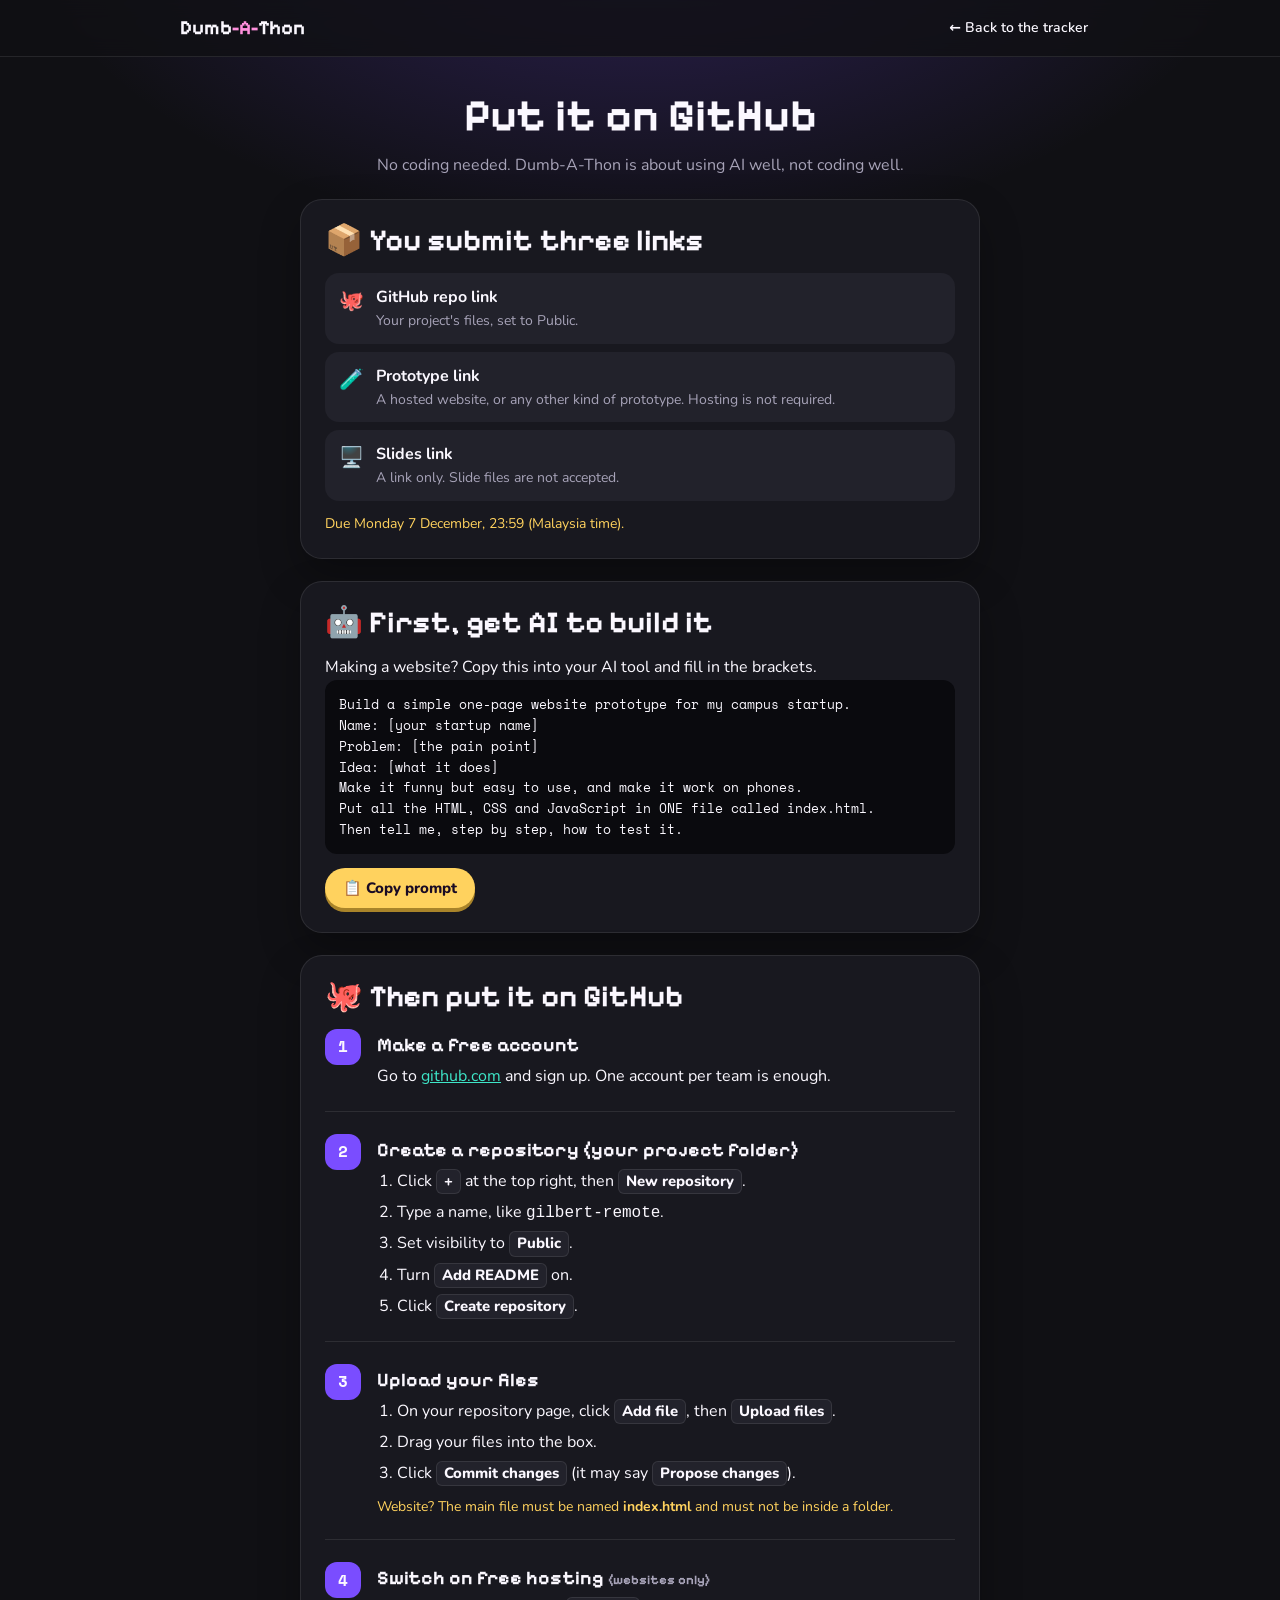
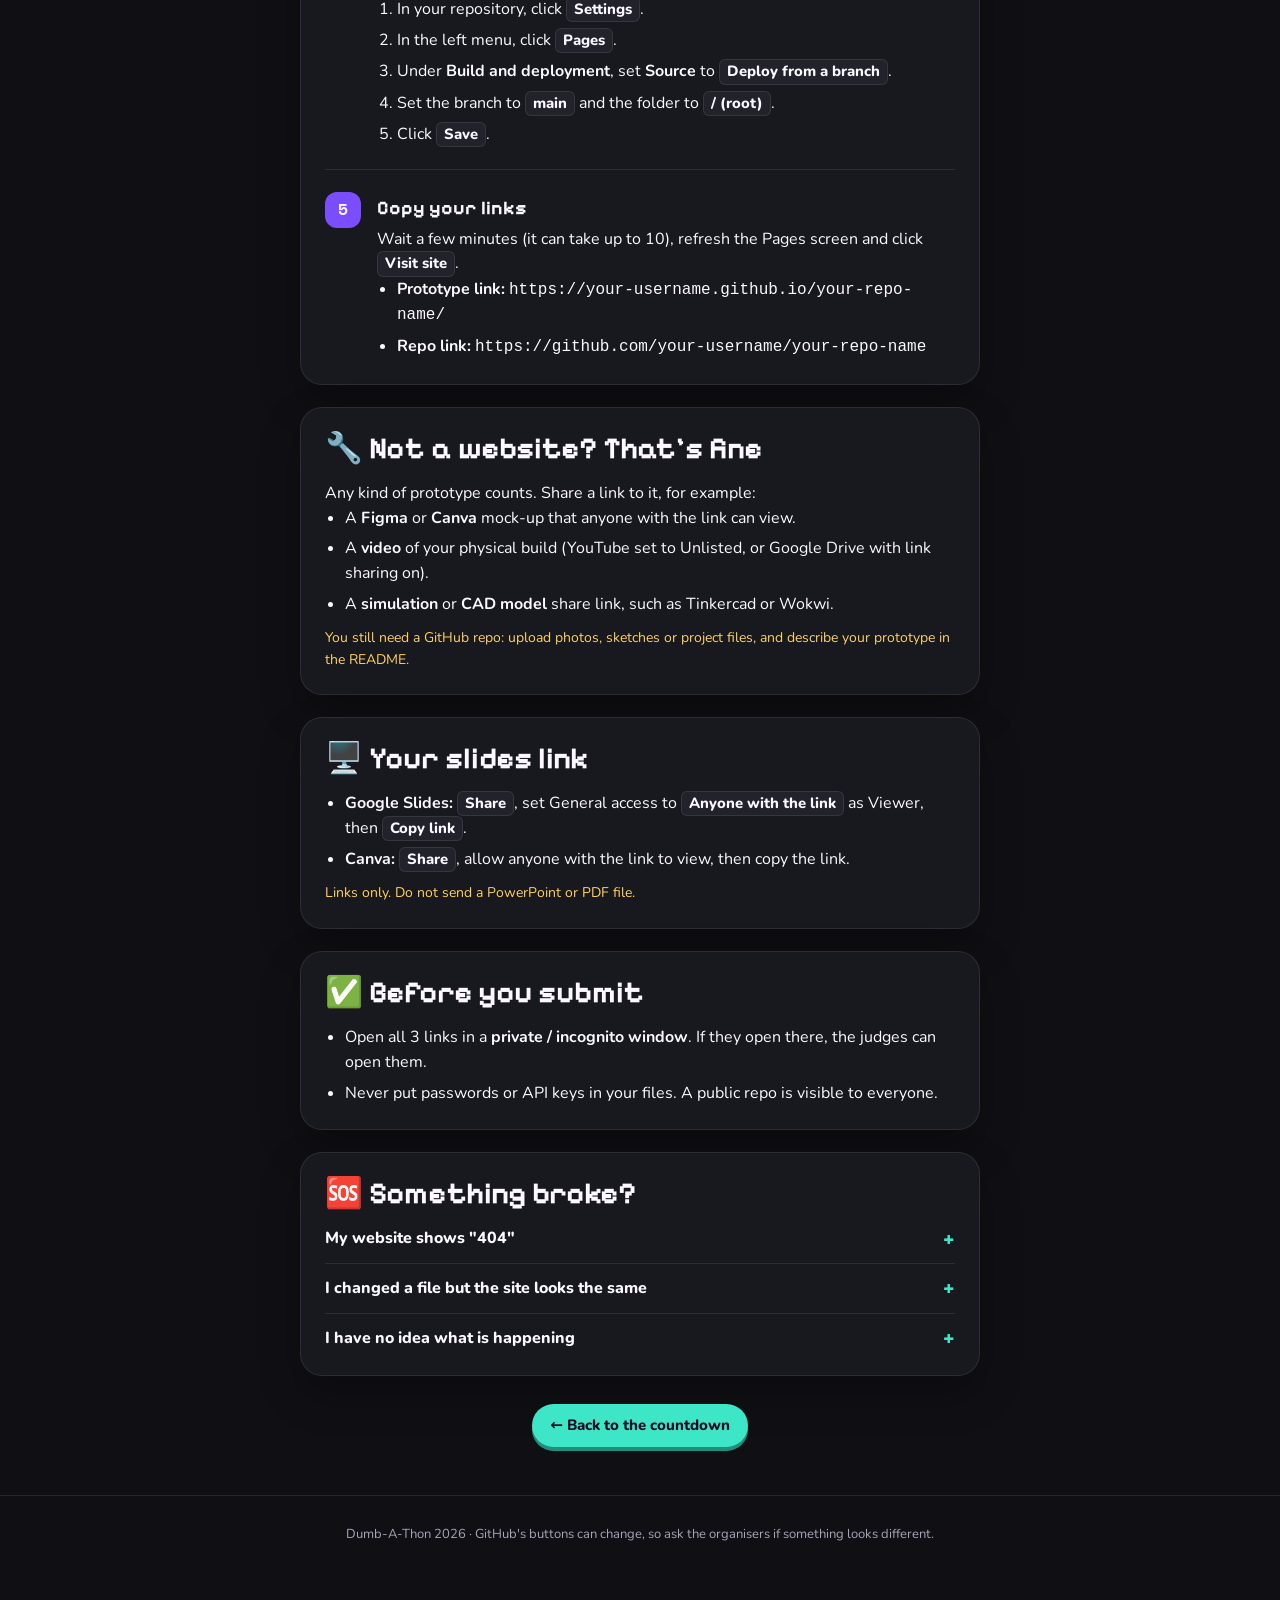
==== guide.html @ 0e7d34b5 "Redesign around a centred countdown, add GitHub guide and proposal example Any kind of prototype is " ====
<!doctype html>
<html lang="en">
<head>
<meta charset="utf-8">
<meta name="viewport" content="width=device-width, initial-scale=1">
<title>GitHub Guide | Dumb-A-Thon</title>
<meta name="description" content="No coding needed: how to put your Dumb-A-Thon project on GitHub, get a prototype link and share your slides.">
<meta name="theme-color" content="#101014">
<link rel="icon" href="data:image/svg+xml,%3Csvg xmlns='http://www.w3.org/2000/svg' viewBox='0 0 100 100'%3E%3Ctext y='.9em' font-size='90'%3E%F0%9F%AA%BF%3C/text%3E%3C/svg%3E">
<link rel="preconnect" href="https://fonts.googleapis.com">
<link rel="preconnect" href="https://fonts.gstatic.com" crossorigin>
<link href="https://fonts.googleapis.com/css2?family=Nunito:wght@400;600;800&family=Pixelify+Sans:wght@400..700&family=Space+Mono:wght@400;700&display=swap" rel="stylesheet">
<link rel="stylesheet" href="style.css">
</head>
<body class="guide">

<header class="topbar">
  <div class="bar-inner">
    <div class="brand-slot"><a class="brand" href="index.html">Dumb<b>-A-</b>Thon</a></div>
    <nav class="nav" aria-label="Back"><a href="index.html">← Back to the tracker</a></nav>
  </div>
</header>

<main class="wrap">
  <h1>Put it on GitHub</h1>
  <p class="lead">No coding needed. Dumb-A-Thon is about using AI well, not coding well.</p>

  <section class="card">
    <h2>📦 You submit three links</h2>
    <ul class="links">
      <li><i>🐙</i><div><b>GitHub repo link</b><span>Your project's files, set to Public.</span></div></li>
      <li><i>🧪</i><div><b>Prototype link</b><span>A hosted website, or any other kind of prototype. Hosting is not required.</span></div></li>
      <li><i>🖥️</i><div><b>Slides link</b><span>A link only. Slide files are not accepted.</span></div></li>
    </ul>
    <p class="note">Due Monday 7 December, 23:59 (Malaysia time).</p>
  </section>

  <section class="card">
    <h2>🤖 First, get AI to build it</h2>
    <p>Making a website? Copy this into your AI tool and fill in the brackets.</p>
    <pre class="prompt" id="prompt">Build a simple one-page website prototype for my campus startup.
Name: [your startup name]
Problem: [the pain point]
Idea: [what it does]
Make it funny but easy to use, and make it work on phones.
Put all the HTML, CSS and JavaScript in ONE file called index.html.
Then tell me, step by step, how to test it.</pre>
    <button class="btn" type="button" id="copy">📋 Copy prompt</button>
  </section>

  <section class="card">
    <h2>🐙 Then put it on GitHub</h2>

    <div class="step">
      <span class="n">1</span>
      <div>
        <h3>Make a free account</h3>
        <p>Go to <a href="https://github.com" target="_blank" rel="noopener">github.com</a> and sign up. One account per team is enough.</p>
      </div>
    </div>

    <div class="step">
      <span class="n">2</span>
      <div>
        <h3>Create a repository (your project folder)</h3>
        <ol>
          <li>Click <span class="ui">+</span> at the top right, then <span class="ui">New repository</span>.</li>
          <li>Type a name, like <code>gilbert-remote</code>.</li>
          <li>Set visibility to <span class="ui">Public</span>.</li>
          <li>Turn <span class="ui">Add README</span> on.</li>
          <li>Click <span class="ui">Create repository</span>.</li>
        </ol>
      </div>
    </div>

    <div class="step">
      <span class="n">3</span>
      <div>
        <h3>Upload your files</h3>
        <ol>
          <li>On your repository page, click <span class="ui">Add file</span>, then <span class="ui">Upload files</span>.</li>
          <li>Drag your files into the box.</li>
          <li>Click <span class="ui">Commit changes</span> (it may say <span class="ui">Propose changes</span>).</li>
        </ol>
        <p class="tip">Website? The main file must be named <b>index.html</b> and must not be inside a folder.</p>
      </div>
    </div>

    <div class="step">
      <span class="n">4</span>
      <div>
        <h3>Switch on free hosting <span class="muted small">(websites only)</span></h3>
        <ol>
          <li>In your repository, click <span class="ui">Settings</span>.</li>
          <li>In the left menu, click <span class="ui">Pages</span>.</li>
          <li>Under <b>Build and deployment</b>, set <b>Source</b> to <span class="ui">Deploy from a branch</span>.</li>
          <li>Set the branch to <span class="ui">main</span> and the folder to <span class="ui">/ (root)</span>.</li>
          <li>Click <span class="ui">Save</span>.</li>
        </ol>
      </div>
    </div>

    <div class="step">
      <span class="n">5</span>
      <div>
        <h3>Copy your links</h3>
        <p>Wait a few minutes (it can take up to 10), refresh the Pages screen and click <span class="ui">Visit site</span>.</p>
        <ul class="plain">
          <li><b>Prototype link:</b> <code>https://your-username.github.io/your-repo-name/</code></li>
          <li><b>Repo link:</b> <code>https://github.com/your-username/your-repo-name</code></li>
        </ul>
      </div>
    </div>
  </section>

  <section class="card">
    <h2>🔧 Not a website? That's fine</h2>
    <p>Any kind of prototype counts. Share a link to it, for example:</p>
    <ul class="plain">
      <li>A <b>Figma</b> or <b>Canva</b> mock-up that anyone with the link can view.</li>
      <li>A <b>video</b> of your physical build (YouTube set to Unlisted, or Google Drive with link sharing on).</li>
      <li>A <b>simulation</b> or <b>CAD model</b> share link, such as Tinkercad or Wokwi.</li>
    </ul>
    <p class="tip">You still need a GitHub repo: upload photos, sketches or project files, and describe your prototype in the README.</p>
  </section>

  <section class="card">
    <h2>🖥️ Your slides link</h2>
    <ul class="plain">
      <li><b>Google Slides:</b> <span class="ui">Share</span>, set General access to <span class="ui">Anyone with the link</span> as Viewer, then <span class="ui">Copy link</span>.</li>
      <li><b>Canva:</b> <span class="ui">Share</span>, allow anyone with the link to view, then copy the link.</li>
    </ul>
    <p class="tip">Links only. Do not send a PowerPoint or PDF file.</p>
  </section>

  <section class="card">
    <h2>✅ Before you submit</h2>
    <ul class="plain">
      <li>Open all 3 links in a <b>private / incognito window</b>. If they open there, the judges can open them.</li>
      <li>Never put passwords or API keys in your files. A public repo is visible to everyone.</li>
    </ul>
  </section>

  <section class="card">
    <h2>🆘 Something broke?</h2>
    <details>
      <summary>My website shows "404"</summary>
      <p>Check that the file is called index.html (all lowercase), is not inside a folder, and that Pages is saved with the main branch. Then wait 10 minutes.</p>
    </details>
    <details>
      <summary>I changed a file but the site looks the same</summary>
      <p>Upload the new file again, wait a few minutes, then hard-refresh with Ctrl+Shift+R (Cmd+Shift+R on a Mac).</p>
    </details>
    <details>
      <summary>I have no idea what is happening</summary>
      <p>Take a screenshot or copy the error message, paste it into your AI tool and ask it to explain the fix step by step.</p>
    </details>
  </section>

  <p class="center" style="margin-top:28px"><a class="btn alt" href="index.html">← Back to the countdown</a></p>
</main>

<footer class="footer">
  <div class="wrap"><p class="muted small">Dumb-A-Thon 2026 · GitHub's buttons can change, so ask the organisers if something looks different.</p></div>
</footer>

<script>
  document.getElementById('copy').addEventListener('click', async (e) => {
    const btn = e.currentTarget;
    const pre = document.getElementById('prompt');
    try {
      await navigator.clipboard.writeText(pre.textContent);
      btn.textContent = '✓ Copied';
    } catch {
      const range = document.createRange();
      range.selectNodeContents(pre);
      getSelection().removeAllRanges();
      getSelection().addRange(range);
      btn.textContent = 'Selected. Press Ctrl+C';
    }
    setTimeout(() => { btn.textContent = '📋 Copy prompt'; }, 2500);
  });
</script>
</body>
</html>
---- style.css ----
/* Dumb-A-Thon: minimal, centred layout. Shared by index.html and guide.html. */
:root {
  --bg: #101014;
  --card: #18181f;
  --card2: #22222b;
  --line: rgba(255, 255, 255, .09);
  --ink: #fbf8ff;
  --muted: #a7a3b8;
  --pink: #ff8fdc;
  --teal: #3ee6c8;
  --purple: #7a4dff;
  --yellow: #ffd25e;
  --red: #ff4d6d;
  --pix: 'Pixelify Sans', ui-monospace, monospace;
  --body: 'Nunito', system-ui, -apple-system, 'Segoe UI', sans-serif;
  /* numbers use a plain mono font: the pixel font made 8 look like 2 */
  --num: 'Space Mono', ui-monospace, Consolas, monospace;
  color-scheme: dark;
}

*, *::before, *::after { box-sizing: border-box; }
[hidden] { display: none !important; }
html { scroll-behavior: smooth; -webkit-text-size-adjust: 100%; scroll-padding-top: 72px; }
body {
  margin: 0;
  background: var(--bg) radial-gradient(900px 520px at 50% -120px, rgba(122, 77, 255, .3), transparent 70%) no-repeat;
  color: var(--ink);
  font-family: var(--body);
  font-size: 16px;
  line-height: 1.55;
  overflow-x: hidden;
}
img { max-width: 100%; display: block; }
a { color: var(--teal); }
h1, h2, h3 { font-family: var(--pix); line-height: 1.15; margin: 0; font-weight: 700; }
h2 { font-size: clamp(1.5rem, 5vw, 1.9rem); }
h3 { font-size: 1.2rem; }
p { margin: 0; }
.muted { color: var(--muted); }
.small { font-size: 13px; }
.wrap { max-width: 720px; margin-inline: auto; padding-inline: 20px; }
:focus-visible { outline: 3px solid var(--yellow); outline-offset: 3px; }

/* ---------- top bar ---------- */
.topbar {
  position: sticky; top: 0; z-index: 50;
  background: rgba(16, 16, 20, .82); backdrop-filter: blur(10px);
  border-bottom: 1px solid var(--line);
}
.bar-inner { max-width: 960px; margin-inline: auto; padding-inline: 20px; height: 56px; display: flex; align-items: center; gap: 12px; }
.brand-slot { position: relative; flex: 1; min-width: 0; height: 100%; overflow: hidden; }
.brand, .mini {
  position: absolute; left: 0; right: 0; top: 50%; text-decoration: none; color: var(--ink);
  white-space: nowrap; overflow: hidden; text-overflow: ellipsis;
  transition: transform .25s, opacity .25s;
}
.brand { transform: translateY(-50%); font-family: var(--pix); font-weight: 700; font-size: 20px; }
.brand b { color: var(--pink); }
.mini { transform: translateY(40%); opacity: 0; pointer-events: none; font-family: var(--num); font-weight: 700; font-size: 13px; color: var(--teal); font-variant-numeric: tabular-nums; }
.topbar.scrolled .brand { transform: translateY(-170%); opacity: 0; pointer-events: none; }
.topbar.scrolled .mini { transform: translateY(-50%); opacity: 1; pointer-events: auto; }
.nav { display: flex; gap: 4px; }
.nav a { color: var(--ink); text-decoration: none; font-size: 14px; font-weight: 600; padding: 6px 12px; border-radius: 99px; transition: background .2s; }
.nav a:hover { background: var(--card2); }

/* ---------- hero ---------- */
.hero { position: relative; text-align: center; padding-top: 30px; isolation: isolate; }
.logo { position: relative; display: inline-block; isolation: isolate; font-size: inherit; }
.logo img { width: min(240px, 62vw); height: auto; margin: 0 auto; border-radius: 14px; }
.wordmark { display: none; }
.logo.text .wordmark {
  display: inline-block; font-family: var(--pix); font-weight: 700; line-height: 1;
  font-size: clamp(2rem, 8vw, 2.9rem); color: #fff; text-shadow: 3px 3px 0 var(--purple); white-space: nowrap;
}
.logo.text::before {
  content: '✱'; position: absolute; left: -22px; top: -14px;
  color: var(--pink); font-size: 26px; line-height: 1; animation: spin 10s linear infinite;
}
.wordmark em { font-style: normal; color: var(--pink); }
.wordmark .a { position: relative; display: inline-block; }
.wordmark .a::before {
  content: ''; position: absolute; left: 50%; top: 50%; z-index: -1;
  width: 62px; height: 62px; margin: -31px 0 0 -31px; border-radius: 50%;
  border: 5px dotted var(--teal); opacity: .75; animation: spin 18s linear infinite;
}
@keyframes spin { to { transform: rotate(360deg); } }
.tagline { margin-top: 14px; font-size: 17px; }
.tagline b { color: var(--pink); }
.facts { font-size: 13px; color: var(--muted); margin-top: 2px; }

/* drifting pixel bits behind the hero */
.bits { position: absolute; inset: 0 calc(50% - 50vw); z-index: -1; pointer-events: none; overflow: hidden; }
.bits i { position: absolute; width: 10px; height: 10px; opacity: .45; animation: drift 9s ease-in-out infinite; }
.bits i:nth-child(1) { left: 9%; top: 12%; background: var(--pink); }
.bits i:nth-child(2) { left: 88%; top: 9%; background: var(--teal); width: 14px; height: 14px; animation-delay: -2s; }
.bits i:nth-child(3) { left: 16%; top: 52%; background: var(--purple); width: 16px; height: 16px; animation-delay: -4s; }
.bits i:nth-child(4) { left: 82%; top: 44%; background: var(--yellow); animation-delay: -6s; }
.bits i:nth-child(5) { left: 5%; top: 80%; background: var(--teal); animation-delay: -3s; }
.bits i:nth-child(6) { left: 93%; top: 72%; background: var(--pink); width: 8px; height: 8px; animation-delay: -5s; }
@keyframes drift { 50% { transform: translateY(-22px) rotate(90deg); } }

/* ---------- countdown: the centre of the page ---------- */
.countdown { position: relative; margin-top: 30px; }
.mascot {
  position: absolute; right: 0; top: -14px; width: 68px; height: auto;
  background: #fff; border-radius: 16px; padding: 3px; box-shadow: 0 4px 0 var(--pink);
  transform: rotate(8deg); animation: bob 3.2s ease-in-out infinite;
}
@keyframes bob { 50% { transform: rotate(-4deg) translateY(-8px); } }
.pill {
  display: inline-flex; align-items: center; gap: 8px; max-width: calc(100% - 150px);
  background: var(--card); border: 1px solid var(--line); border-radius: 99px;
  padding: 5px 14px; font-size: 13px; font-weight: 800;
}
.pill i { flex: none; width: 9px; height: 9px; border-radius: 50%; background: var(--yellow); }
.hero[data-mode=live] .pill i { background: var(--teal); animation: ping 1.6s infinite; }
.hero[data-mode=post] .pill i { background: var(--pink); }
@keyframes ping { 0% { box-shadow: 0 0 0 0 rgba(62, 230, 200, .7); } 100% { box-shadow: 0 0 0 9px rgba(62, 230, 200, 0); } }
.count-label { margin-top: 16px; font-size: clamp(1.6rem, 6vw, 2.3rem); }
.timer { display: grid; grid-template-columns: repeat(4, minmax(0, 1fr)); gap: clamp(6px, 2vw, 14px); margin: 18px 0 14px; }
.unit {
  background: linear-gradient(180deg, #24242f, #17171e);
  border: 1px solid var(--line); border-radius: 18px; overflow: hidden;
  padding: clamp(14px, 3.5vw, 24px) 2px 12px;
  box-shadow: 0 14px 32px rgba(0, 0, 0, .38), inset 0 1px 0 rgba(255, 255, 255, .07);
}
.unit b {
  display: block; font-family: var(--num); font-weight: 700; line-height: 1;
  font-size: clamp(2.2rem, 11vw, 4.6rem); letter-spacing: -.05em; font-variant-numeric: tabular-nums;
}
.unit b.roll { animation: roll .35s ease-out; }
@keyframes roll { from { transform: translateY(-38%); opacity: 0; } }
.unit span { display: block; margin-top: 8px; font-size: 12px; font-weight: 800; text-transform: uppercase; letter-spacing: .14em; color: var(--teal); }
.when { color: var(--muted); font-size: 14px; }
.when b { color: var(--ink); }
.stagebar { height: 6px; background: var(--card2); border-radius: 99px; overflow: hidden; max-width: 360px; margin: 12px auto 0; }
.stagebar i { display: block; height: 100%; width: 0; background: linear-gradient(90deg, var(--teal), var(--pink)); transition: width .6s; }
.quip { margin-top: 10px; font-size: 14px; color: var(--pink); min-height: 1.6em; }

.hero.warn .unit b { color: var(--yellow); }
.hero.panic .unit { border-color: var(--red); }
.hero.panic .unit b, .hero.panic .quip { color: var(--red); }
.hero.panic .unit span { color: var(--red); }
.hero.panic .timer { animation: shake .35s infinite; }
@keyframes shake { 0%, 100% { transform: translate(0, 0); } 25% { transform: translate(-2px, 1px); } 50% { transform: translate(2px, -1px); } 75% { transform: translate(-1px, -2px); } }

/* ---------- 5-dot stepper ---------- */
.steps { list-style: none; display: grid; grid-template-columns: repeat(5, minmax(0, 1fr)); margin: 26px 0 0; padding: 0; }
.steps li { position: relative; font-size: 12.5px; font-weight: 800; color: var(--muted); }
.steps li::before { content: ''; position: absolute; top: 6px; left: -50%; width: 100%; height: 2px; background: var(--card2); }
.steps li:first-child::before { display: none; }
.steps i { position: relative; z-index: 1; display: block; width: 14px; height: 14px; margin: 0 auto 6px; border-radius: 50%; background: var(--card2); border: 2px solid #55526b; }
.steps li.done i { background: var(--pink); border-color: var(--pink); }
.steps li.done::before, .steps li.live::before { background: var(--pink); }
.steps li.live { color: var(--ink); }
.steps li.live i { background: var(--teal); border-color: var(--teal); animation: ping 1.6s infinite; }

/* ---------- cards ---------- */
.card { background: var(--card); border: 1px solid var(--line); border-radius: 22px; padding: 24px; box-shadow: 0 18px 40px rgba(0, 0, 0, .28); }
main > .card, #todo { margin-top: 22px; }
.eyebrow { font-size: 12px; font-weight: 800; text-transform: uppercase; letter-spacing: .13em; color: var(--teal); }

/* topic */
.topic { position: relative; text-align: center; animation: rise .6s ease both; }
.topic.locked { border: 2px dashed rgba(255, 143, 220, .5); }
.topic.open { border: 2px solid var(--teal); background: linear-gradient(180deg, rgba(62, 230, 200, .14), var(--card)); }
.topic .sticker {
  position: absolute; right: -8px; top: -22px; width: 62px; height: auto;
  background: #fff; border-radius: 14px; padding: 3px; box-shadow: 0 4px 0 var(--teal); transform: rotate(10deg);
}
/* the topic uses the body font: it may be long or contain numbers */
.topic-text { font-family: var(--body); font-weight: 800; font-size: clamp(1.6rem, 6vw, 2.3rem); line-height: 1.25; margin: 8px 0; overflow-wrap: anywhere; }
.topic.locked .topic-text { font-family: var(--num); font-size: clamp(1.25rem, 5.4vw, 2.1rem); color: var(--pink); filter: blur(1.4px); white-space: nowrap; overflow: hidden; user-select: none; }
.topic.open .topic-text { animation: reveal .8s cubic-bezier(.2, 1.4, .4, 1) both; }
@keyframes reveal { from { transform: scale(.6); opacity: 0; filter: blur(8px); } }
@keyframes rise { from { transform: translateY(14px); opacity: 0; } }

/* to-do card */
#todo .card { animation: rise .5s ease both; }
.card-head { display: flex; justify-content: space-between; align-items: flex-start; flex-wrap: wrap; gap: 14px; }
.progress { min-width: 130px; text-align: right; }
.progress b { font-size: 13px; }
.meter { height: 7px; margin-top: 6px; background: var(--card2); border-radius: 99px; overflow: hidden; }
.meter i { display: block; height: 100%; width: 0; background: linear-gradient(90deg, var(--teal), var(--pink)); transition: width .4s; }
.tasks { list-style: none; margin: 18px 0 0; padding: 0; display: grid; gap: 8px; }
.tasks label { display: flex; gap: 12px; align-items: flex-start; padding: 12px 14px; border-radius: 14px; background: var(--card2); cursor: pointer; transition: transform .15s; }
.tasks label:hover { transform: translateX(3px); }
.tasks input {
  appearance: none; -webkit-appearance: none; flex: none; width: 22px; height: 22px; margin: 1px 0 0;
  border: 2px solid #706c8a; border-radius: 50%; display: grid; place-content: center; cursor: pointer;
}
.tasks input:checked { background: var(--teal); border-color: var(--teal); animation: pop .3s ease; }
.tasks input:checked::after { content: '✓'; color: #06231d; font-weight: 800; font-size: 14px; line-height: 1; }
.tasks input:checked + span { color: var(--muted); text-decoration: line-through; }
@keyframes pop { 50% { transform: scale(1.35); } }
.upnext { margin-top: 18px; font-size: 14px; color: var(--muted); text-align: center; }
.upnext b { color: var(--yellow); }

/* blocks under the to-do list */
.box { margin-top: 14px; border: 1px solid var(--line); border-radius: 16px; padding: 18px; background: rgba(255, 255, 255, .02); }
.box h3 { margin-bottom: 12px; }
.note { margin-top: 12px; font-size: 14px; color: var(--yellow); }
.actions { display: flex; flex-wrap: wrap; gap: 12px; margin-top: 16px; }
.reveal { margin-top: 12px; }
summary { cursor: pointer; font-weight: 800; list-style: none; display: flex; justify-content: space-between; align-items: center; gap: 12px; }
summary::-webkit-details-marker { display: none; }
summary::after { content: '+'; font-family: var(--num); font-size: 22px; line-height: 1; color: var(--teal); transition: transform .2s; }
details[open] > summary::after { transform: rotate(45deg); }

.format { list-style: none; counter-reset: f; margin: 0; padding: 0; display: grid; gap: 8px; }
.format li { counter-increment: f; display: grid; grid-template-columns: 26px 1fr; column-gap: 10px; align-items: center; }
.format li::before { content: counter(f); grid-row: span 2; align-self: start; width: 24px; height: 24px; display: grid; place-items: center; border-radius: 8px; background: var(--purple); font-family: var(--num); font-weight: 700; font-size: 12px; }
.format li span { grid-column: 2; font-size: 14px; color: var(--muted); }

.links { list-style: none; margin: 0; padding: 0; display: grid; gap: 8px; }
.links li { display: flex; gap: 12px; padding: 12px 14px; border-radius: 14px; background: var(--card2); }
.links i { font-style: normal; font-size: 20px; }
.links b { display: block; }
.links span { display: block; font-size: 14px; color: var(--muted); }

.crit { display: grid; gap: 14px; margin-top: 14px; }
.crit-top { display: flex; justify-content: space-between; gap: 12px; font-size: 15px; }
.crit-top span { font-family: var(--num); font-weight: 700; color: var(--pink); }
.crit-bar { height: 7px; margin: 4px 0; border-radius: 99px; background: var(--card2); overflow: hidden; }
.crit-bar i { display: block; height: 100%; width: var(--w); background: linear-gradient(90deg, var(--pink), var(--purple)); animation: grow 1s ease; }
@keyframes grow { from { width: 0; } }

.itin { list-style: none; margin: 0; padding: 0; display: grid; gap: 4px; }
.itin li { display: grid; grid-template-columns: 116px 1fr; gap: 12px; padding: 9px 12px; border-radius: 12px; font-size: 15px; }
.itin time { font-family: var(--num); font-size: 13px; color: var(--yellow); font-variant-numeric: tabular-nums; }
.itin li.now { background: rgba(255, 143, 220, .16); outline: 2px solid var(--pink); }
.itin li.past { opacity: .45; }

.goose { display: block; width: 100%; max-width: 330px; margin: 18px auto 0; padding: 0; border: 0; border-radius: 16px; overflow: hidden; position: relative; background: #000; cursor: pointer; font: inherit; }
.goose img { width: 100%; aspect-ratio: 411 / 300; object-fit: cover; object-position: top; transition: transform .15s; }
.goose:active img { transform: scale(1.07) rotate(-2deg); }
.goose span { position: absolute; left: 10px; bottom: 10px; background: var(--pink); color: #1a0b24; font-weight: 800; font-size: 13px; padding: 2px 10px; border-radius: 99px; }

/* timetable */
.tt { list-style: none; margin: 18px 0 14px; padding: 0; }
.tt li { position: relative; display: grid; grid-template-columns: 18px 100px 1fr; gap: 14px; padding-bottom: 18px; }
.tt li::before { content: ''; position: absolute; left: 8px; top: 22px; bottom: 2px; width: 2px; background: var(--card2); }
.tt li:last-child { padding-bottom: 0; }
.tt li:last-child::before { display: none; }
.tt i { width: 18px; height: 18px; margin-top: 3px; border-radius: 50%; border: 2px solid #55526b; background: var(--card); }
.tt li.past i { background: var(--pink); border-color: var(--pink); }
.tt li.next i { background: var(--teal); border-color: var(--teal); animation: ping 1.6s infinite; }
.tt time { font-family: var(--num); font-weight: 700; font-size: 13px; line-height: 1.7; }
.tt time small { display: block; font-size: 12px; font-weight: 400; color: var(--muted); }
.tt em { display: block; font-style: normal; font-size: 11px; font-weight: 800; letter-spacing: .12em; color: var(--teal); }
.tt li.past time, .tt li.past p { opacity: .5; }

/* prizes */
.prizes { text-align: center; }
.podium { display: grid; grid-template-columns: repeat(3, 1fr); gap: 10px; align-items: end; height: 150px; max-width: 440px; margin: 18px auto 16px; }
.pod { display: flex; flex-direction: column; align-items: center; padding-top: 12px; border-radius: 14px 14px 4px 4px; color: #1a0b24; transform-origin: bottom; }
.pod span { font-weight: 800; font-size: 12px; text-transform: uppercase; letter-spacing: .1em; }
.pod b { font-family: var(--num); font-size: clamp(1rem, 4.5vw, 1.35rem); }
.pod:hover { animation: hop .45s ease; }
@keyframes hop { 40% { transform: scaleY(1.07); } }
.p1 { height: 100%; background: var(--yellow); }
.p2 { height: 80%; background: var(--teal); }
.p3 { height: 64%; background: var(--pink); }

/* ---------- buttons ---------- */
.btn {
  display: inline-flex; align-items: center; gap: 8px; text-decoration: none; cursor: pointer;
  font-family: var(--body); font-weight: 800; font-size: 15px; color: #1a0b24;
  background: var(--yellow); border: 0; border-radius: 99px; padding: 10px 18px;
  box-shadow: 0 4px 0 #a9842a; transition: transform .1s, box-shadow .1s;
}
.btn:hover { transform: translateY(-1px); box-shadow: 0 5px 0 #a9842a; }
.btn:active { transform: translateY(3px); box-shadow: 0 1px 0 #a9842a; }
.btn.alt { background: var(--teal); box-shadow: 0 4px 0 #1f8f7c; }

/* ---------- footer ---------- */
.footer { margin-top: 48px; padding: 28px 0 80px; border-top: 1px solid var(--line); text-align: center; }
.footer .wrap { display: grid; gap: 16px; justify-items: center; }
.partners { width: 100%; aspect-ratio: 836 / 92; background: url(assets/logo-banner.png) 50% 2% / 100% auto no-repeat; border-radius: 12px; }

.honk-pop { position: fixed; z-index: 160; pointer-events: none; font-family: var(--pix); font-weight: 700; font-size: 28px; color: var(--yellow); text-shadow: 2px 2px 0 #000, -1px -1px 0 #000; animation: honk .9s ease-out forwards; }
@keyframes honk { from { opacity: 1; transform: translate(-50%, 0) rotate(-6deg) scale(.8); } to { opacity: 0; transform: translate(-50%, -80px) rotate(8deg) scale(1.4); } }

/* ---------- confetti ---------- */
.confetti { position: absolute; inset: 0; pointer-events: none; }
.confetti.fixed { position: fixed; z-index: 150; overflow: hidden; }
.confetti i { position: absolute; top: -24px; animation: fall linear forwards; }
@keyframes fall { to { transform: translateY(115vh) rotate(720deg); } }

/* ---------- 10-second topic drop ---------- */
.drop {
  position: fixed; inset: 0; z-index: 200; display: grid; place-items: center; text-align: center; cursor: pointer; overflow: hidden;
  background:
    repeating-linear-gradient(0deg, rgba(255, 255, 255, .04) 0 2px, transparent 2px 5px),
    radial-gradient(circle at 50% 45%, #2b1460 0%, #0b0b12 72%);
}
.drop-label { font-family: var(--pix); font-weight: 700; font-size: clamp(1.3rem, 4.5vw, 2.4rem); letter-spacing: .22em; color: var(--pink); }
.drop-num { font-family: var(--num); font-weight: 700; line-height: 1; font-size: clamp(9rem, 38vw, 24rem); text-shadow: 7px 0 var(--pink), -7px 0 var(--teal); }
.drop-num.pop { animation: dpop .9s cubic-bezier(.2, 1.4, .4, 1); }
@keyframes dpop {
  0% { transform: scale(1.9) rotate(-5deg); opacity: 0; filter: blur(10px); }
  30% { opacity: 1; filter: none; }
  100% { transform: scale(1) rotate(0); }
}
.drop-quip { margin-top: 10px; font-size: clamp(14px, 2.6vw, 22px); color: var(--yellow); min-height: 1.6em; }
.drop-skip { position: absolute; bottom: 18px; left: 0; right: 0; font-size: 12px; color: var(--muted); }
.drop.final .drop-num { color: var(--red); text-shadow: 7px 0 var(--yellow), -7px 0 var(--pink); }
.drop.final .drop-inner { animation: dshake .16s infinite; }
@keyframes dshake { 0%, 100% { transform: translate(0, 0); } 25% { transform: translate(-5px, 3px); } 50% { transform: translate(5px, -3px); } 75% { transform: translate(-3px, -5px); } }
.drop[data-mode=burst] .drop-num { font-family: var(--pix); font-size: clamp(2.6rem, 11vw, 7rem); color: var(--yellow); text-shadow: 6px 6px 0 var(--purple), -3px -3px 0 var(--pink); }

/* ---------- dev panel + simulated-time banner ---------- */
.dev {
  position: fixed; right: 12px; bottom: 12px; z-index: 90; width: min(272px, calc(100vw - 24px));
  background: #0e0e12; border: 3px solid var(--yellow); border-radius: 10px; box-shadow: 0 10px 30px rgba(0, 0, 0, .5); font-size: 12px;
}
.dev-bar { display: flex; align-items: center; gap: 8px; background: var(--yellow); color: #1a0b24; padding: 4px 8px; font-family: var(--pix); font-weight: 700; }
.dev-bar #devMode { flex: 1; font-family: var(--num); font-weight: 400; font-size: 10.5px; }
.dev-bar button { background: none; border: 0; font-size: 15px; cursor: pointer; color: #1a0b24; line-height: 1; }
.dev-body { padding: 8px; display: grid; gap: 6px; }
.dev-now { font-family: var(--num); font-weight: 700; font-size: 12px; color: var(--teal); text-align: center; background: #000; border-radius: 6px; padding: 6px 4px; }
.dev-row { display: flex; gap: 6px; }
.dev-row > * { flex: 1; min-width: 0; }
.dev input, .dev select { width: 100%; background: var(--card); color: var(--ink); border: 1px solid #55526b; border-radius: 6px; padding: 5px; font: inherit; font-size: 12px; color-scheme: dark; }
.dbtn { background: var(--card2); color: var(--ink); border: 1px solid #55526b; border-radius: 6px; padding: 5px 8px; font: inherit; font-size: 12px; cursor: pointer; }
.dbtn:hover { background: var(--purple); }
.dbtn.go { flex: 0 0 auto; background: var(--teal); color: #06231d; font-weight: 800; }
.dbtn.reset { background: var(--pink); color: #1a0b24; font-weight: 800; }
.sim-banner {
  position: fixed; left: 50%; transform: translateX(-50%); bottom: 12px; z-index: 80;
  display: flex; gap: 8px; align-items: center; justify-content: center; flex-wrap: wrap;
  width: max-content; max-width: calc(100vw - 20px);
  background: var(--yellow); color: #1a0b24; border-radius: 14px; padding: 7px 12px; font-size: 12px; box-shadow: 0 8px 24px rgba(0, 0, 0, .45);
}
.sim-banner .dbtn { background: #fff; color: #1a0b24; border: 0; padding: 3px 10px; }

/* ---------- guide page ---------- */
.guide main > h1 { margin-top: 34px; font-size: clamp(2rem, 8vw, 2.8rem); text-align: center; }
.guide .lead { margin-top: 10px; text-align: center; color: var(--muted); }
.guide .card h2 { margin-bottom: 14px; }
.step { display: grid; grid-template-columns: 38px 1fr; gap: 14px; }
.step + .step { margin-top: 22px; padding-top: 22px; border-top: 1px solid var(--line); }
.step > .n { width: 36px; height: 36px; display: grid; place-items: center; border-radius: 12px; background: var(--purple); font-family: var(--num); font-weight: 700; }
.step h3 { margin: 5px 0 8px; }
.step ol, .guide ul.plain { margin: 0; padding-left: 20px; display: grid; gap: 6px; }
.ui { display: inline-block; background: var(--card2); border: 1px solid var(--line); border-radius: 6px; padding: 0 7px; font-weight: 800; font-size: .93em; }
.guide .tip { margin-top: 10px; font-size: 14px; color: var(--yellow); }
.prompt { white-space: pre-wrap; overflow-wrap: anywhere; margin: 0 0 14px; padding: 14px; border-radius: 12px; background: #0a0a0e; font-family: var(--num); font-size: 13px; line-height: 1.6; }
.guide details + details { margin-top: 12px; padding-top: 12px; border-top: 1px solid var(--line); }
.guide details p { margin-top: 8px; color: var(--muted); }
.center { text-align: center; }

/* ---------- small screens ---------- */
@media (max-width: 600px) {
  body { font-size: 15px; }
  .wrap { padding-inline: 14px; }
  .bar-inner { padding-inline: 14px; gap: 6px; }
  .brand { font-size: 17px; }
  .mini { font-size: 11.5px; }
  .nav { gap: 0; }
  .nav a { font-size: 12.5px; padding: 5px 7px; }
  .card { padding: 20px 16px; border-radius: 18px; }
  .box { padding: 14px; }
  .mascot { display: none; }
  .pill { max-width: 100%; font-size: 12px; }
  .unit { border-radius: 14px; }
  .unit span { font-size: 11px; letter-spacing: .08em; }
  .steps li { font-size: 11px; }
  .progress { width: 100%; text-align: left; }
  .itin li { grid-template-columns: 1fr; gap: 0; }
  .tt li { grid-template-columns: 18px 78px 1fr; gap: 10px; }
  .tt time { font-size: 12px; }
  .step { grid-template-columns: 1fr; gap: 8px; }
  .dev { right: 8px; bottom: 8px; }
}

@media (prefers-reduced-motion: reduce) {
  *, *::before, *::after { animation: none !important; transition: none !important; scroll-behavior: auto !important; }
}
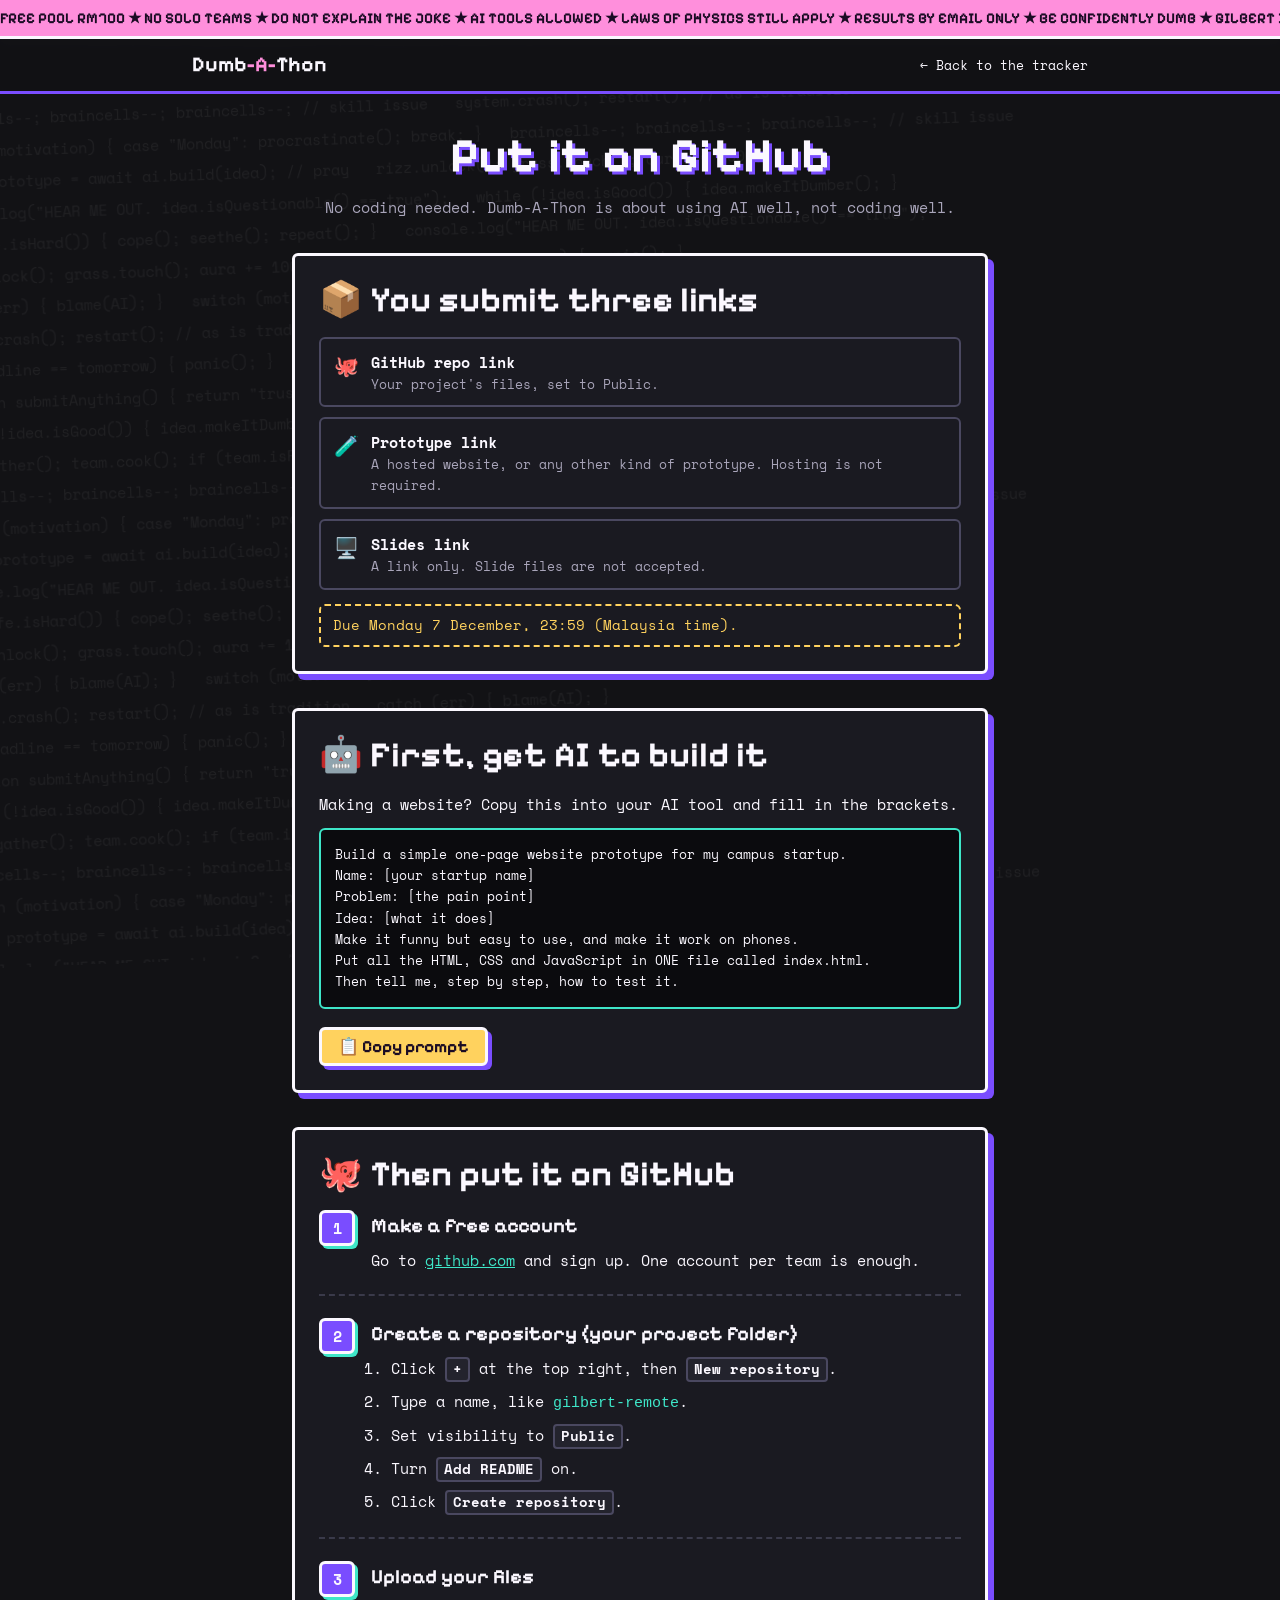
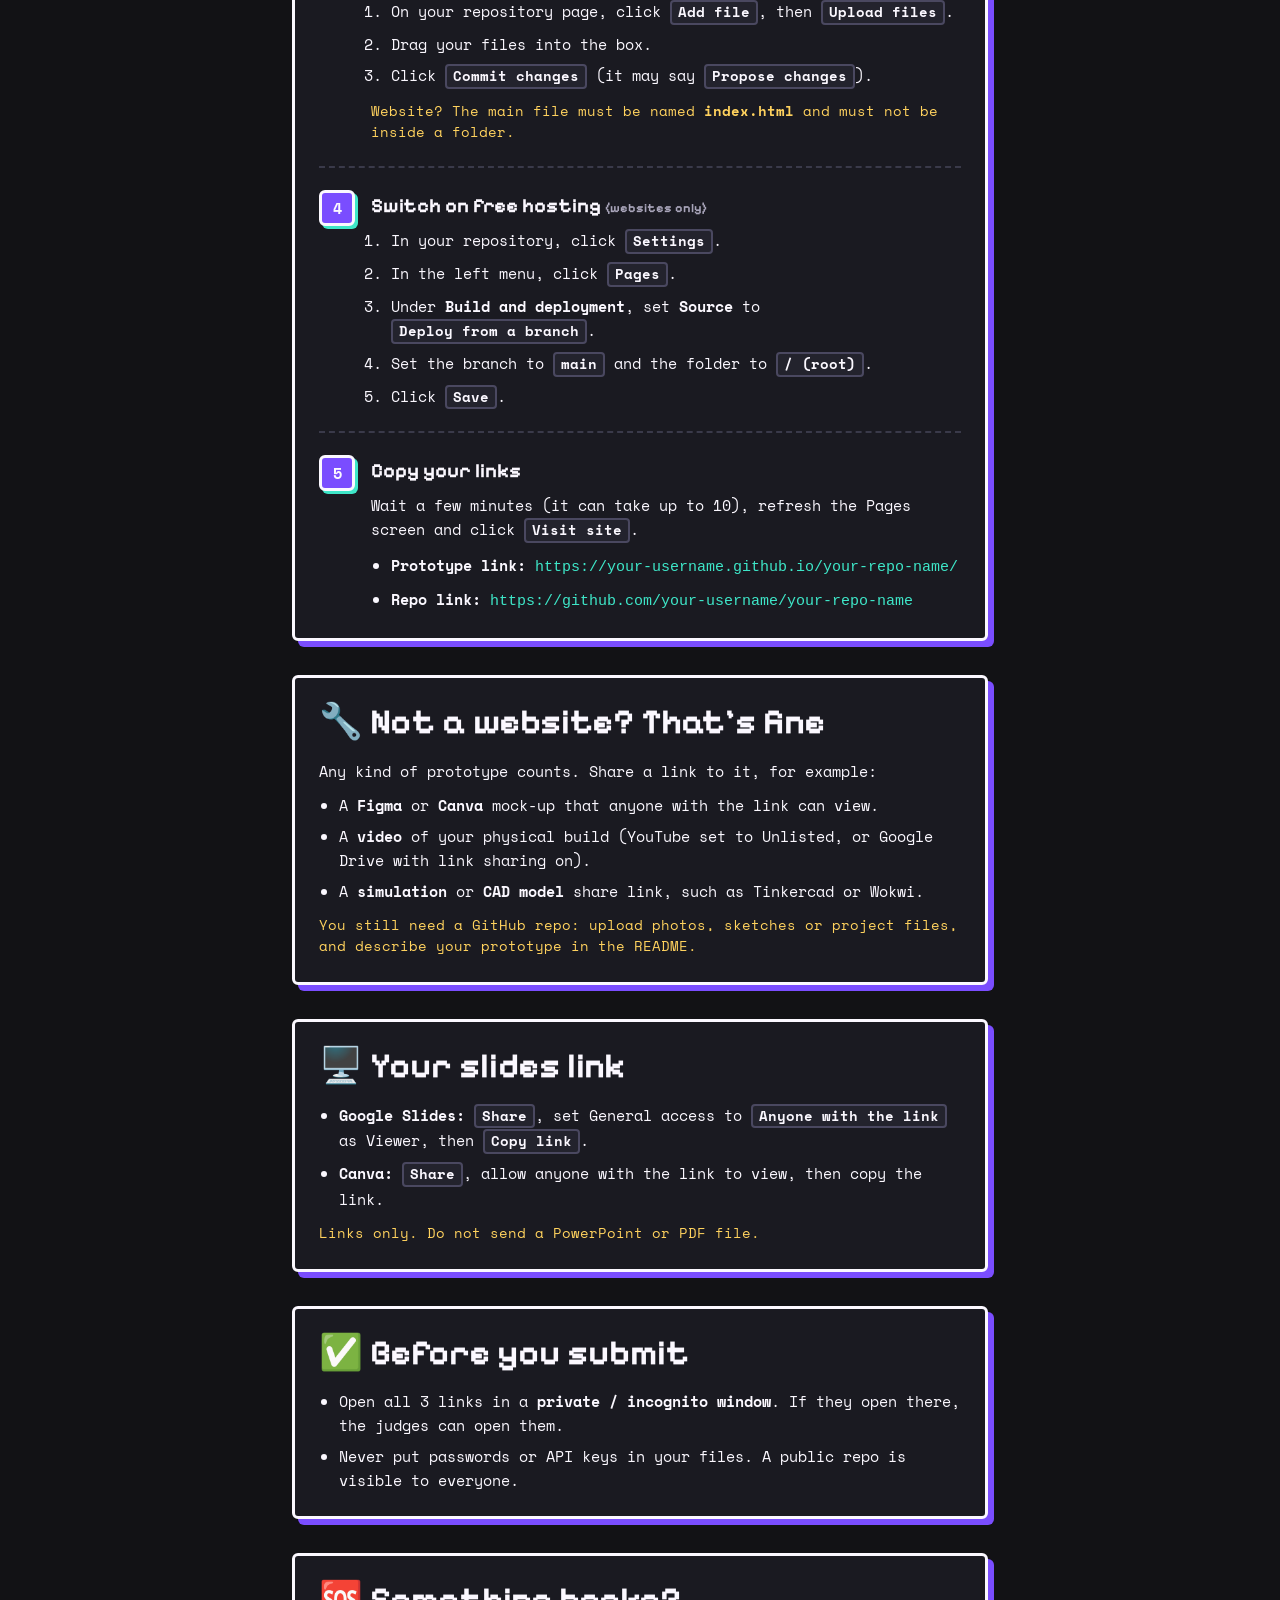
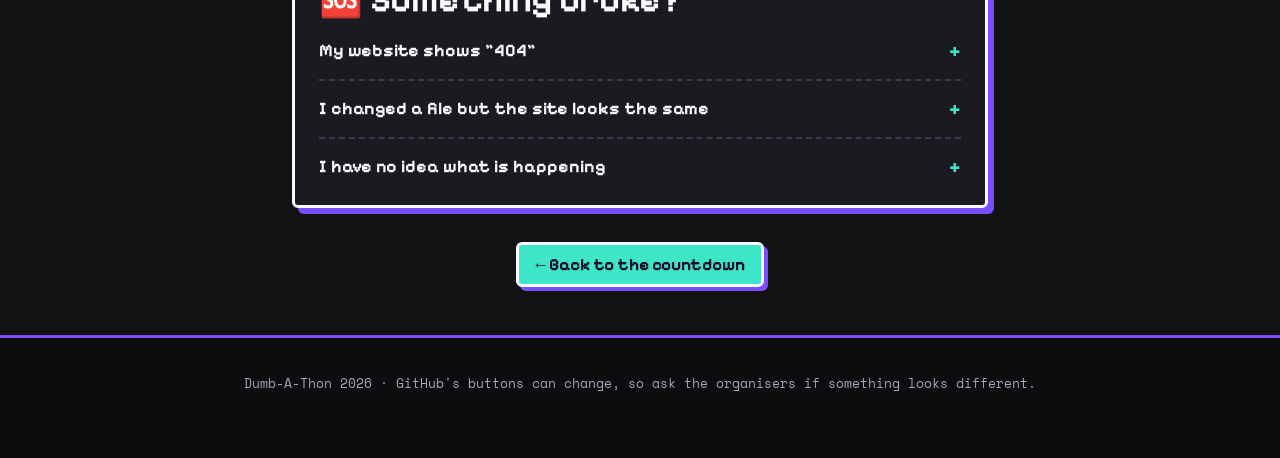
==== commit 1234bdac: "Restore the poster look around the centred countdown, add clean logo Co-Authored-By: Claude Sonnet 5" ====
--- a/guide.html
+++ b/guide.html
@@ -5,14 +5,17 @@
 <meta name="viewport" content="width=device-width, initial-scale=1">
 <title>GitHub Guide | Dumb-A-Thon</title>
 <meta name="description" content="No coding needed: how to put your Dumb-A-Thon project on GitHub, get a prototype link and share your slides.">
-<meta name="theme-color" content="#101014">
+<meta name="theme-color" content="#121215">
 <link rel="icon" href="data:image/svg+xml,%3Csvg xmlns='http://www.w3.org/2000/svg' viewBox='0 0 100 100'%3E%3Ctext y='.9em' font-size='90'%3E%F0%9F%AA%BF%3C/text%3E%3C/svg%3E">
 <link rel="preconnect" href="https://fonts.googleapis.com">
 <link rel="preconnect" href="https://fonts.gstatic.com" crossorigin>
-<link href="https://fonts.googleapis.com/css2?family=Nunito:wght@400;600;800&family=Pixelify+Sans:wght@400..700&family=Space+Mono:wght@400;700&display=swap" rel="stylesheet">
+<link href="https://fonts.googleapis.com/css2?family=Pixelify+Sans:wght@400..700&family=Space+Mono:wght@400;700&display=swap" rel="stylesheet">
 <link rel="stylesheet" href="style.css">
 </head>
 <body class="guide">
+
+<div class="code-bg" id="codeBg" aria-hidden="true"></div>
+<div class="ticker" aria-hidden="true"><div class="ticker-track" id="tickerTrack"></div></div>
 
 <header class="topbar">
   <div class="bar-inner">
@@ -157,13 +160,14 @@
     </details>
   </section>
 
-  <p class="center" style="margin-top:28px"><a class="btn alt" href="index.html">← Back to the countdown</a></p>
+  <p class="center"><a class="btn alt" href="index.html">← Back to the countdown</a></p>
 </main>
 
 <footer class="footer">
   <div class="wrap"><p class="muted small">Dumb-A-Thon 2026 · GitHub's buttons can change, so ask the organisers if something looks different.</p></div>
 </footer>
 
+<script src="decor.js"></script>
 <script>
   document.getElementById('copy').addEventListener('click', async (e) => {
     const btn = e.currentTarget;
--- a/style.css
+++ b/style.css
@@ -1,282 +1,242 @@
-/* Dumb-A-Thon: minimal, centred layout. Shared by index.html and guide.html. */
+/* Dumb-A-Thon: the poster look (code backdrop, ticker, pixel headings, chunky borders and hard shadows)
+   around a centred countdown. Shared by index.html and guide.html. */
 :root {
-  --bg: #101014;
-  --card: #18181f;
-  --card2: #22222b;
-  --line: rgba(255, 255, 255, .09);
+  --bg: #121215;
+  --panel: #1a1a21;
+  --panel2: #23232d;
   --ink: #fbf8ff;
-  --muted: #a7a3b8;
+  --muted: #a9a5ba;
   --pink: #ff8fdc;
   --teal: #3ee6c8;
   --purple: #7a4dff;
   --yellow: #ffd25e;
+  --orange: #ff9b3d;
   --red: #ff4d6d;
-  --pix: 'Pixelify Sans', ui-monospace, monospace;
-  --body: 'Nunito', system-ui, -apple-system, 'Segoe UI', sans-serif;
-  /* numbers use a plain mono font: the pixel font made 8 look like 2 */
-  --num: 'Space Mono', ui-monospace, Consolas, monospace;
+  --pix: 'Pixelify Sans', 'Silkscreen', ui-monospace, monospace;
+  --mono: 'Space Mono', ui-monospace, Menlo, Consolas, monospace;
+  /* numbers use the plain mono font: the pixel font made 8 look like 2 */
+  --num: 'Space Mono', ui-monospace, Menlo, Consolas, monospace;
   color-scheme: dark;
 }
 
 *, *::before, *::after { box-sizing: border-box; }
 [hidden] { display: none !important; }
 html { scroll-behavior: smooth; -webkit-text-size-adjust: 100%; scroll-padding-top: 72px; }
-body {
-  margin: 0;
-  background: var(--bg) radial-gradient(900px 520px at 50% -120px, rgba(122, 77, 255, .3), transparent 70%) no-repeat;
-  color: var(--ink);
-  font-family: var(--body);
-  font-size: 16px;
-  line-height: 1.55;
-  overflow-x: hidden;
-}
+body { margin: 0; background: var(--bg); color: var(--ink); font-family: var(--mono); font-size: 15px; line-height: 1.6; overflow-x: hidden; }
 img { max-width: 100%; display: block; }
 a { color: var(--teal); }
 h1, h2, h3 { font-family: var(--pix); line-height: 1.15; margin: 0; font-weight: 700; }
-h2 { font-size: clamp(1.5rem, 5vw, 1.9rem); }
-h3 { font-size: 1.2rem; }
+h2 { font-size: clamp(1.6rem, 5vw, 2.2rem); }
+h3 { font-size: 1.25rem; }
 p { margin: 0; }
+mark { background: var(--pink); color: #1a0b24; padding: 0 .3em; border-radius: 3px; }
 .muted { color: var(--muted); }
-.small { font-size: 13px; }
-.wrap { max-width: 720px; margin-inline: auto; padding-inline: 20px; }
+.small { font-size: 12.5px; }
+.wrap { max-width: 760px; margin-inline: auto; padding-inline: clamp(16px, 4vw, 32px); }
 :focus-visible { outline: 3px solid var(--yellow); outline-offset: 3px; }
 
+/* ---------- decorative code background ---------- */
+.code-bg {
+  position: fixed; inset: -5%; z-index: 0; pointer-events: none; user-select: none; overflow: hidden;
+  font-size: 15px; line-height: 2.1; color: #fff; opacity: .055; white-space: pre; transform: rotate(-2deg);
+}
+.ticker, .topbar, main, .footer { position: relative; z-index: 1; }
+
+/* ---------- ticker ---------- */
+.ticker { background: var(--pink); color: #1a0b24; font-family: var(--pix); font-weight: 700; font-size: 15px; border-bottom: 3px solid var(--ink); overflow: hidden; white-space: nowrap; }
+.ticker-track { display: inline-block; padding: 6px 0; animation: marq 45s linear infinite; }
+@keyframes marq { to { transform: translateX(-50%); } }
+
 /* ---------- top bar ---------- */
-.topbar {
-  position: sticky; top: 0; z-index: 50;
-  background: rgba(16, 16, 20, .82); backdrop-filter: blur(10px);
-  border-bottom: 1px solid var(--line);
-}
-.bar-inner { max-width: 960px; margin-inline: auto; padding-inline: 20px; height: 56px; display: flex; align-items: center; gap: 12px; }
+.topbar { position: sticky; top: 0; z-index: 50; background: rgba(18, 18, 21, .93); backdrop-filter: blur(6px); border-bottom: 3px solid var(--purple); }
+.bar-inner { max-width: 960px; margin-inline: auto; padding-inline: clamp(16px, 4vw, 32px); height: 52px; display: flex; align-items: center; gap: 12px; }
 .brand-slot { position: relative; flex: 1; min-width: 0; height: 100%; overflow: hidden; }
-.brand, .mini {
-  position: absolute; left: 0; right: 0; top: 50%; text-decoration: none; color: var(--ink);
-  white-space: nowrap; overflow: hidden; text-overflow: ellipsis;
-  transition: transform .25s, opacity .25s;
-}
-.brand { transform: translateY(-50%); font-family: var(--pix); font-weight: 700; font-size: 20px; }
+.brand, .mini { position: absolute; left: 0; right: 0; top: 50%; text-decoration: none; color: var(--ink); white-space: nowrap; overflow: hidden; text-overflow: ellipsis; transition: transform .25s, opacity .25s; }
+.brand { transform: translateY(-50%); font-family: var(--pix); font-weight: 700; font-size: 21px; }
 .brand b { color: var(--pink); }
 .mini { transform: translateY(40%); opacity: 0; pointer-events: none; font-family: var(--num); font-weight: 700; font-size: 13px; color: var(--teal); font-variant-numeric: tabular-nums; }
 .topbar.scrolled .brand { transform: translateY(-170%); opacity: 0; pointer-events: none; }
 .topbar.scrolled .mini { transform: translateY(-50%); opacity: 1; pointer-events: auto; }
-.nav { display: flex; gap: 4px; }
-.nav a { color: var(--ink); text-decoration: none; font-size: 14px; font-weight: 600; padding: 6px 12px; border-radius: 99px; transition: background .2s; }
-.nav a:hover { background: var(--card2); }
-
-/* ---------- hero ---------- */
-.hero { position: relative; text-align: center; padding-top: 30px; isolation: isolate; }
-.logo { position: relative; display: inline-block; isolation: isolate; font-size: inherit; }
-.logo img { width: min(240px, 62vw); height: auto; margin: 0 auto; border-radius: 14px; }
-.wordmark { display: none; }
-.logo.text .wordmark {
-  display: inline-block; font-family: var(--pix); font-weight: 700; line-height: 1;
-  font-size: clamp(2rem, 8vw, 2.9rem); color: #fff; text-shadow: 3px 3px 0 var(--purple); white-space: nowrap;
-}
-.logo.text::before {
-  content: '✱'; position: absolute; left: -22px; top: -14px;
-  color: var(--pink); font-size: 26px; line-height: 1; animation: spin 10s linear infinite;
-}
-.wordmark em { font-style: normal; color: var(--pink); }
-.wordmark .a { position: relative; display: inline-block; }
-.wordmark .a::before {
-  content: ''; position: absolute; left: 50%; top: 50%; z-index: -1;
-  width: 62px; height: 62px; margin: -31px 0 0 -31px; border-radius: 50%;
-  border: 5px dotted var(--teal); opacity: .75; animation: spin 18s linear infinite;
-}
-@keyframes spin { to { transform: rotate(360deg); } }
-.tagline { margin-top: 14px; font-size: 17px; }
-.tagline b { color: var(--pink); }
-.facts { font-size: 13px; color: var(--muted); margin-top: 2px; }
-
-/* drifting pixel bits behind the hero */
-.bits { position: absolute; inset: 0 calc(50% - 50vw); z-index: -1; pointer-events: none; overflow: hidden; }
-.bits i { position: absolute; width: 10px; height: 10px; opacity: .45; animation: drift 9s ease-in-out infinite; }
-.bits i:nth-child(1) { left: 9%; top: 12%; background: var(--pink); }
-.bits i:nth-child(2) { left: 88%; top: 9%; background: var(--teal); width: 14px; height: 14px; animation-delay: -2s; }
-.bits i:nth-child(3) { left: 16%; top: 52%; background: var(--purple); width: 16px; height: 16px; animation-delay: -4s; }
-.bits i:nth-child(4) { left: 82%; top: 44%; background: var(--yellow); animation-delay: -6s; }
-.bits i:nth-child(5) { left: 5%; top: 80%; background: var(--teal); animation-delay: -3s; }
-.bits i:nth-child(6) { left: 93%; top: 72%; background: var(--pink); width: 8px; height: 8px; animation-delay: -5s; }
-@keyframes drift { 50% { transform: translateY(-22px) rotate(90deg); } }
-
-/* ---------- countdown: the centre of the page ---------- */
+.nav { display: flex; gap: 16px; }
+.nav a { color: var(--ink); text-decoration: none; font-size: 13px; }
+.nav a:hover { color: var(--pink); text-decoration: underline; text-underline-offset: 4px; }
+
+/* ---------- hero: logo, then the countdown in the middle ---------- */
+.hero { text-align: center; padding-top: 16px; }
+.logo { margin: 0; }
+.logo img { width: min(300px, 68vw); height: auto; margin: 0 auto; }
+.tagline { max-width: 46em; margin: 10px auto 0; font-size: 14px; }
+.chips { list-style: none; margin: 12px 0 0; padding: 0; display: flex; flex-wrap: wrap; justify-content: center; gap: 9px; }
+.chips li { border: 2px solid var(--ink); background: var(--panel); padding: 2px 9px; border-radius: 99px; font-size: 11.5px; }
+.chips li:nth-child(odd) { box-shadow: 3px 3px 0 var(--teal); }
+.chips li:nth-child(even) { box-shadow: 3px 3px 0 var(--pink); }
+
 .countdown { position: relative; margin-top: 30px; }
-.mascot {
-  position: absolute; right: 0; top: -14px; width: 68px; height: auto;
-  background: #fff; border-radius: 16px; padding: 3px; box-shadow: 0 4px 0 var(--pink);
-  transform: rotate(8deg); animation: bob 3.2s ease-in-out infinite;
-}
-@keyframes bob { 50% { transform: rotate(-4deg) translateY(-8px); } }
-.pill {
-  display: inline-flex; align-items: center; gap: 8px; max-width: calc(100% - 150px);
-  background: var(--card); border: 1px solid var(--line); border-radius: 99px;
-  padding: 5px 14px; font-size: 13px; font-weight: 800;
-}
-.pill i { flex: none; width: 9px; height: 9px; border-radius: 50%; background: var(--yellow); }
-.hero[data-mode=live] .pill i { background: var(--teal); animation: ping 1.6s infinite; }
-.hero[data-mode=post] .pill i { background: var(--pink); }
-@keyframes ping { 0% { box-shadow: 0 0 0 0 rgba(62, 230, 200, .7); } 100% { box-shadow: 0 0 0 9px rgba(62, 230, 200, 0); } }
-.count-label { margin-top: 16px; font-size: clamp(1.6rem, 6vw, 2.3rem); }
-.timer { display: grid; grid-template-columns: repeat(4, minmax(0, 1fr)); gap: clamp(6px, 2vw, 14px); margin: 18px 0 14px; }
-.unit {
-  background: linear-gradient(180deg, #24242f, #17171e);
-  border: 1px solid var(--line); border-radius: 18px; overflow: hidden;
-  padding: clamp(14px, 3.5vw, 24px) 2px 12px;
-  box-shadow: 0 14px 32px rgba(0, 0, 0, .38), inset 0 1px 0 rgba(255, 255, 255, .07);
-}
-.unit b {
-  display: block; font-family: var(--num); font-weight: 700; line-height: 1;
-  font-size: clamp(2.2rem, 11vw, 4.6rem); letter-spacing: -.05em; font-variant-numeric: tabular-nums;
-}
-.unit b.roll { animation: roll .35s ease-out; }
+.sticker { background: #fff; border: 3px solid var(--ink); border-radius: 10px; padding: 4px; box-shadow: 4px 4px 0 var(--pink); object-fit: contain; height: auto; }
+.hero-sticker { position: absolute; right: -10px; top: -46px; width: 86px; z-index: 3; animation: bob 3.2s ease-in-out infinite; }
+@keyframes bob { 0%, 100% { transform: rotate(8deg); } 50% { transform: rotate(-3deg) translateY(-7px); } }
+
+/* retro window */
+.win { border: 3px solid var(--ink); background: var(--panel); box-shadow: 8px 8px 0 var(--purple); border-radius: 6px; overflow: hidden; }
+.win-bar { display: flex; align-items: center; gap: 8px; background: var(--pink); color: #1a0b24; padding: 6px 12px; border-bottom: 3px solid var(--ink); font-family: var(--pix); font-weight: 700; font-size: 15px; text-align: left; }
+.win-bar i { width: 11px; height: 11px; border: 2px solid #1a0b24; border-radius: 50%; display: inline-block; }
+.win-bar span { margin-left: 6px; }
+.win-body { padding: 18px 22px 22px; }
+.panel-top { display: flex; align-items: center; justify-content: space-between; gap: 10px; }
+.panel-step { font-size: 12px; color: var(--muted); text-transform: uppercase; letter-spacing: .1em; text-align: right; }
+.count-label { margin-top: 12px; font-size: clamp(1.7rem, 6vw, 2.5rem); }
+.when { margin-top: 6px; color: var(--yellow); font-size: 13.5px; }
+
+.timer { display: grid; grid-template-columns: repeat(4, minmax(0, 1fr)); gap: clamp(6px, 2vw, 12px); margin: 18px 0 14px; }
+.digit { background: #0b0b0e; border: 3px solid var(--teal); border-radius: 6px; padding: 14px 2px 8px; box-shadow: inset 0 0 0 2px #000; overflow: hidden; }
+.digit b { display: block; font-family: var(--num); font-weight: 700; font-size: clamp(2rem, 9.5vw, 4.2rem); line-height: 1; letter-spacing: -.04em; color: var(--teal); font-variant-numeric: tabular-nums; }
+.digit b.roll { animation: roll .35s ease-out; }
 @keyframes roll { from { transform: translateY(-38%); opacity: 0; } }
-.unit span { display: block; margin-top: 8px; font-size: 12px; font-weight: 800; text-transform: uppercase; letter-spacing: .14em; color: var(--teal); }
-.when { color: var(--muted); font-size: 14px; }
-.when b { color: var(--ink); }
-.stagebar { height: 6px; background: var(--card2); border-radius: 99px; overflow: hidden; max-width: 360px; margin: 12px auto 0; }
-.stagebar i { display: block; height: 100%; width: 0; background: linear-gradient(90deg, var(--teal), var(--pink)); transition: width .6s; }
-.quip { margin-top: 10px; font-size: 14px; color: var(--pink); min-height: 1.6em; }
-
-.hero.warn .unit b { color: var(--yellow); }
-.hero.panic .unit { border-color: var(--red); }
-.hero.panic .unit b, .hero.panic .quip { color: var(--red); }
-.hero.panic .unit span { color: var(--red); }
-.hero.panic .timer { animation: shake .35s infinite; }
+.digit span { display: block; margin-top: 8px; font-family: var(--pix); font-weight: 700; font-size: 14px; text-transform: uppercase; letter-spacing: .1em; color: var(--ink); opacity: .85; }
+.bar { height: 16px; border: 3px solid var(--ink); border-radius: 4px; background: #0b0b0e; overflow: hidden; }
+.bar > i { display: block; height: 100%; width: 0; background: repeating-linear-gradient(90deg, var(--teal) 0 10px, #26a893 10px 12px); transition: width .6s ease; }
+.quip { margin-top: 12px; font-size: 13px; color: var(--pink); min-height: 1.6em; }
+
+.hero.warn .digit { border-color: var(--yellow); }
+.hero.warn .digit b { color: var(--yellow); }
+.hero.panic .win { border-color: var(--red); box-shadow: 8px 8px 0 var(--red); animation: shake .35s infinite; }
+.hero.panic .win-bar { background: var(--red); color: #fff; }
+.hero.panic .win-bar i { border-color: #fff; }
+.hero.panic .digit { border-color: var(--red); }
+.hero.panic .digit b { color: var(--red); }
+.hero.panic .bar > i { background: repeating-linear-gradient(90deg, var(--red) 0 10px, #a82b43 10px 12px); }
 @keyframes shake { 0%, 100% { transform: translate(0, 0); } 25% { transform: translate(-2px, 1px); } 50% { transform: translate(2px, -1px); } 75% { transform: translate(-1px, -2px); } }
 
-/* ---------- 5-dot stepper ---------- */
-.steps { list-style: none; display: grid; grid-template-columns: repeat(5, minmax(0, 1fr)); margin: 26px 0 0; padding: 0; }
-.steps li { position: relative; font-size: 12.5px; font-weight: 800; color: var(--muted); }
-.steps li::before { content: ''; position: absolute; top: 6px; left: -50%; width: 100%; height: 2px; background: var(--card2); }
-.steps li:first-child::before { display: none; }
-.steps i { position: relative; z-index: 1; display: block; width: 14px; height: 14px; margin: 0 auto 6px; border-radius: 50%; background: var(--card2); border: 2px solid #55526b; }
-.steps li.done i { background: var(--pink); border-color: var(--pink); }
-.steps li.done::before, .steps li.live::before { background: var(--pink); }
-.steps li.live { color: var(--ink); }
-.steps li.live i { background: var(--teal); border-color: var(--teal); animation: ping 1.6s infinite; }
+/* ---------- badges ---------- */
+.badge { display: inline-block; flex: none; white-space: nowrap; font-family: var(--pix); font-weight: 700; font-size: 13px; letter-spacing: .08em; text-transform: uppercase; padding: 1px 9px; border: 2px solid currentColor; border-radius: 4px; }
+.badge.live { color: #06231d; background: var(--teal); border-color: var(--teal); animation: blink 1.4s steps(2, jump-none) infinite; }
+.badge.done { color: var(--pink); }
+.badge.idle { color: var(--yellow); }
+@keyframes blink { 50% { opacity: .55; } }
+
+/* ---------- timeline strip ---------- */
+.track { list-style: none; margin: 30px 0 0; padding: 0; display: grid; grid-template-columns: repeat(5, minmax(0, 1fr)); gap: 10px; text-align: left; }
+.trk { border: 3px solid #4a4860; background: var(--panel); border-radius: 6px; padding: 10px 10px 9px; display: grid; gap: 3px; min-width: 0; align-content: start; }
+.trk .n { font-family: var(--num); font-weight: 700; font-size: 13px; color: var(--muted); }
+.trk b { font-family: var(--pix); font-size: 16px; line-height: 1.15; }
+.trk small { font-size: 10.5px; color: var(--muted); line-height: 1.35; }
+.trk em { font-style: normal; font-family: var(--pix); font-weight: 700; font-size: 13px; letter-spacing: .06em; color: var(--muted); }
+.trk.live { border-color: var(--teal); background: #122622; box-shadow: 4px 4px 0 var(--teal); }
+.trk.live em, .trk.live .n { color: var(--teal); }
+.trk.done { opacity: .55; }
+.trk.done em { color: var(--pink); }
+.trk.next { border-color: var(--yellow); }
+.trk.next em { color: var(--yellow); }
 
 /* ---------- cards ---------- */
-.card { background: var(--card); border: 1px solid var(--line); border-radius: 22px; padding: 24px; box-shadow: 0 18px 40px rgba(0, 0, 0, .28); }
-main > .card, #todo { margin-top: 22px; }
-.eyebrow { font-size: 12px; font-weight: 800; text-transform: uppercase; letter-spacing: .13em; color: var(--teal); }
+.card { border: 3px solid var(--ink); background: var(--panel); box-shadow: 6px 6px 0 var(--purple); padding: 24px; border-radius: 6px; }
+main > .card, #todo { margin-top: 34px; }
+.eyebrow { font-family: var(--pix); font-weight: 700; text-transform: uppercase; letter-spacing: .1em; font-size: 14px; color: var(--teal); }
 
 /* topic */
-.topic { position: relative; text-align: center; animation: rise .6s ease both; }
-.topic.locked { border: 2px dashed rgba(255, 143, 220, .5); }
-.topic.open { border: 2px solid var(--teal); background: linear-gradient(180deg, rgba(62, 230, 200, .14), var(--card)); }
-.topic .sticker {
-  position: absolute; right: -8px; top: -22px; width: 62px; height: auto;
-  background: #fff; border-radius: 14px; padding: 3px; box-shadow: 0 4px 0 var(--teal); transform: rotate(10deg);
-}
-/* the topic uses the body font: it may be long or contain numbers */
-.topic-text { font-family: var(--body); font-weight: 800; font-size: clamp(1.6rem, 6vw, 2.3rem); line-height: 1.25; margin: 8px 0; overflow-wrap: anywhere; }
-.topic.locked .topic-text { font-family: var(--num); font-size: clamp(1.25rem, 5.4vw, 2.1rem); color: var(--pink); filter: blur(1.4px); white-space: nowrap; overflow: hidden; user-select: none; }
+.topic { position: relative; text-align: center; box-shadow: 6px 6px 0 var(--pink); }
+.topic.open { border-color: var(--teal); box-shadow: 6px 6px 0 var(--teal); }
+.topic > .sticker { position: absolute; right: -10px; top: -32px; width: 74px; transform: rotate(8deg); }
+.topic-text { font-weight: 700; font-size: clamp(1.4rem, 5.4vw, 2.1rem); line-height: 1.3; margin: 10px 0; overflow-wrap: anywhere; }
+.topic.locked .topic-text { font-size: clamp(1.2rem, 5.2vw, 2.1rem); color: var(--pink); filter: blur(1.4px); white-space: nowrap; overflow: hidden; user-select: none; }
 .topic.open .topic-text { animation: reveal .8s cubic-bezier(.2, 1.4, .4, 1) both; }
 @keyframes reveal { from { transform: scale(.6); opacity: 0; filter: blur(8px); } }
-@keyframes rise { from { transform: translateY(14px); opacity: 0; } }
-
-/* to-do card */
-#todo .card { animation: rise .5s ease both; }
+
+/* "right now" card */
+#todo .card { border-color: var(--teal); box-shadow: 6px 6px 0 var(--teal), 0 0 44px rgba(62, 230, 200, .14); }
+#todo[data-kind=pre] .card { border-color: var(--yellow); box-shadow: 6px 6px 0 var(--yellow); }
+#todo[data-kind=post] .card { border-color: var(--pink); box-shadow: 6px 6px 0 var(--pink); }
 .card-head { display: flex; justify-content: space-between; align-items: flex-start; flex-wrap: wrap; gap: 14px; }
-.progress { min-width: 130px; text-align: right; }
+.card-head h2 { margin: 6px 0; }
+.stage-tag { color: var(--pink); font-size: 13.5px; }
+.progress { min-width: 140px; text-align: right; }
 .progress b { font-size: 13px; }
-.meter { height: 7px; margin-top: 6px; background: var(--card2); border-radius: 99px; overflow: hidden; }
-.meter i { display: block; height: 100%; width: 0; background: linear-gradient(90deg, var(--teal), var(--pink)); transition: width .4s; }
-.tasks { list-style: none; margin: 18px 0 0; padding: 0; display: grid; gap: 8px; }
-.tasks label { display: flex; gap: 12px; align-items: flex-start; padding: 12px 14px; border-radius: 14px; background: var(--card2); cursor: pointer; transition: transform .15s; }
+.meter { height: 14px; margin-top: 6px; border: 2px solid var(--ink); border-radius: 4px; background: #0b0b0e; overflow: hidden; }
+.meter i { display: block; height: 100%; width: 0; background: repeating-linear-gradient(90deg, var(--teal) 0 8px, #26a893 8px 10px); transition: width .4s; }
+.tasks { list-style: none; margin: 18px 0 0; padding: 0; display: grid; gap: 11px; }
+.tasks label { display: flex; gap: 11px; align-items: flex-start; cursor: pointer; transition: transform .15s; }
 .tasks label:hover { transform: translateX(3px); }
-.tasks input {
-  appearance: none; -webkit-appearance: none; flex: none; width: 22px; height: 22px; margin: 1px 0 0;
-  border: 2px solid #706c8a; border-radius: 50%; display: grid; place-content: center; cursor: pointer;
-}
+.tasks input { appearance: none; -webkit-appearance: none; flex: none; width: 20px; height: 20px; margin: 3px 0 0; border: 2px solid var(--ink); background: #0b0b0e; border-radius: 3px; display: grid; place-content: center; cursor: pointer; }
 .tasks input:checked { background: var(--teal); border-color: var(--teal); animation: pop .3s ease; }
-.tasks input:checked::after { content: '✓'; color: #06231d; font-weight: 800; font-size: 14px; line-height: 1; }
-.tasks input:checked + span { color: var(--muted); text-decoration: line-through; }
+.tasks input:checked::after { content: '✓'; color: #06231d; font-weight: 700; font-size: 14px; line-height: 1; }
+.tasks input:checked + span { text-decoration: line-through; color: var(--muted); }
 @keyframes pop { 50% { transform: scale(1.35); } }
-.upnext { margin-top: 18px; font-size: 14px; color: var(--muted); text-align: center; }
+.upnext { margin-top: 22px; padding-top: 14px; border-top: 2px dashed #3a3a4a; font-size: 13.5px; color: var(--muted); }
 .upnext b { color: var(--yellow); }
 
-/* blocks under the to-do list */
-.box { margin-top: 14px; border: 1px solid var(--line); border-radius: 16px; padding: 18px; background: rgba(255, 255, 255, .02); }
+/* blocks inside the card */
+.box { margin-top: 22px; border: 3px solid var(--ink); background: var(--panel2); box-shadow: 4px 4px 0 var(--pink); padding: 18px 20px; border-radius: 6px; }
 .box h3 { margin-bottom: 12px; }
-.note { margin-top: 12px; font-size: 14px; color: var(--yellow); }
-.actions { display: flex; flex-wrap: wrap; gap: 12px; margin-top: 16px; }
-.reveal { margin-top: 12px; }
-summary { cursor: pointer; font-weight: 800; list-style: none; display: flex; justify-content: space-between; align-items: center; gap: 12px; }
+.note { margin-top: 14px; border: 2px dashed var(--yellow); padding: 9px 12px; border-radius: 6px; color: var(--yellow); font-size: 13.5px; }
+.actions { display: flex; flex-wrap: wrap; gap: 14px; margin-top: 18px; }
+.reveal { margin-top: 12px; line-height: 1.7; }
+summary { cursor: pointer; font-family: var(--pix); font-weight: 700; font-size: 1.1rem; list-style: none; display: flex; justify-content: space-between; align-items: center; gap: 12px; }
 summary::-webkit-details-marker { display: none; }
 summary::after { content: '+'; font-family: var(--num); font-size: 22px; line-height: 1; color: var(--teal); transition: transform .2s; }
 details[open] > summary::after { transform: rotate(45deg); }
 
-.format { list-style: none; counter-reset: f; margin: 0; padding: 0; display: grid; gap: 8px; }
+.format { list-style: none; counter-reset: f; margin: 0; padding: 0; display: grid; gap: 9px; }
 .format li { counter-increment: f; display: grid; grid-template-columns: 26px 1fr; column-gap: 10px; align-items: center; }
-.format li::before { content: counter(f); grid-row: span 2; align-self: start; width: 24px; height: 24px; display: grid; place-items: center; border-radius: 8px; background: var(--purple); font-family: var(--num); font-weight: 700; font-size: 12px; }
-.format li span { grid-column: 2; font-size: 14px; color: var(--muted); }
-
-.links { list-style: none; margin: 0; padding: 0; display: grid; gap: 8px; }
-.links li { display: flex; gap: 12px; padding: 12px 14px; border-radius: 14px; background: var(--card2); }
+.format li::before { content: counter(f); grid-row: span 2; align-self: start; width: 24px; height: 24px; display: grid; place-items: center; border: 2px solid var(--ink); border-radius: 4px; background: var(--purple); font-weight: 700; font-size: 12px; }
+.format li span { grid-column: 2; font-size: 13px; color: var(--muted); }
+
+.links { list-style: none; margin: 0; padding: 0; display: grid; gap: 10px; }
+.links li { display: flex; gap: 12px; padding: 11px 13px; border: 2px solid #4a4860; border-radius: 6px; background: var(--panel); }
 .links i { font-style: normal; font-size: 20px; }
 .links b { display: block; }
-.links span { display: block; font-size: 14px; color: var(--muted); }
-
-.crit { display: grid; gap: 14px; margin-top: 14px; }
-.crit-top { display: flex; justify-content: space-between; gap: 12px; font-size: 15px; }
-.crit-top span { font-family: var(--num); font-weight: 700; color: var(--pink); }
-.crit-bar { height: 7px; margin: 4px 0; border-radius: 99px; background: var(--card2); overflow: hidden; }
-.crit-bar i { display: block; height: 100%; width: var(--w); background: linear-gradient(90deg, var(--pink), var(--purple)); animation: grow 1s ease; }
+.links span { display: block; font-size: 13px; color: var(--muted); }
+
+.crit { display: grid; gap: 14px; margin-top: 16px; }
+.crit-top { display: flex; justify-content: space-between; align-items: baseline; gap: 12px; }
+.crit-top b { font-family: var(--pix); font-size: 17px; }
+.crit-top span { font-weight: 700; font-size: 17px; color: var(--pink); }
+.crit-bar { height: 14px; margin: 4px 0; border: 2px solid var(--ink); background: #0b0b0e; border-radius: 3px; overflow: hidden; }
+.crit-bar i { display: block; height: 100%; width: var(--w); background: repeating-linear-gradient(90deg, var(--pink) 0 8px, #c9609f 8px 10px); animation: grow 1s ease; }
 @keyframes grow { from { width: 0; } }
 
-.itin { list-style: none; margin: 0; padding: 0; display: grid; gap: 4px; }
-.itin li { display: grid; grid-template-columns: 116px 1fr; gap: 12px; padding: 9px 12px; border-radius: 12px; font-size: 15px; }
-.itin time { font-family: var(--num); font-size: 13px; color: var(--yellow); font-variant-numeric: tabular-nums; }
-.itin li.now { background: rgba(255, 143, 220, .16); outline: 2px solid var(--pink); }
+.itin { list-style: none; margin: 10px 0 0; padding: 0; display: grid; gap: 6px; }
+.itin li { display: grid; grid-template-columns: 124px 1fr; gap: 12px; padding: 7px 10px; border-radius: 4px; font-size: 13.5px; }
+.itin time { color: var(--yellow); font-size: 13px; font-variant-numeric: tabular-nums; }
+.itin li.now { background: rgba(255, 143, 220, .15); outline: 2px solid var(--pink); }
 .itin li.past { opacity: .45; }
 
-.goose { display: block; width: 100%; max-width: 330px; margin: 18px auto 0; padding: 0; border: 0; border-radius: 16px; overflow: hidden; position: relative; background: #000; cursor: pointer; font: inherit; }
+.goose { display: block; width: 100%; max-width: 380px; margin: 22px auto 0; padding: 0; border: 3px solid var(--ink); border-radius: 8px; background: #000; overflow: hidden; cursor: pointer; position: relative; box-shadow: 4px 4px 0 var(--teal); font: inherit; }
 .goose img { width: 100%; aspect-ratio: 411 / 300; object-fit: cover; object-position: top; transition: transform .15s; }
-.goose:active img { transform: scale(1.07) rotate(-2deg); }
-.goose span { position: absolute; left: 10px; bottom: 10px; background: var(--pink); color: #1a0b24; font-weight: 800; font-size: 13px; padding: 2px 10px; border-radius: 99px; }
+.goose:active img { transform: scale(1.06) rotate(-1.5deg); }
+.goose span { position: absolute; left: 8px; bottom: 8px; background: var(--pink); color: #1a0b24; font-family: var(--pix); font-weight: 700; font-size: 13px; padding: 1px 8px; border: 2px solid #1a0b24; border-radius: 4px; }
 
 /* timetable */
-.tt { list-style: none; margin: 18px 0 14px; padding: 0; }
-.tt li { position: relative; display: grid; grid-template-columns: 18px 100px 1fr; gap: 14px; padding-bottom: 18px; }
-.tt li::before { content: ''; position: absolute; left: 8px; top: 22px; bottom: 2px; width: 2px; background: var(--card2); }
-.tt li:last-child { padding-bottom: 0; }
-.tt li:last-child::before { display: none; }
-.tt i { width: 18px; height: 18px; margin-top: 3px; border-radius: 50%; border: 2px solid #55526b; background: var(--card); }
-.tt li.past i { background: var(--pink); border-color: var(--pink); }
-.tt li.next i { background: var(--teal); border-color: var(--teal); animation: ping 1.6s infinite; }
-.tt time { font-family: var(--num); font-weight: 700; font-size: 13px; line-height: 1.7; }
-.tt time small { display: block; font-size: 12px; font-weight: 400; color: var(--muted); }
-.tt em { display: block; font-style: normal; font-size: 11px; font-weight: 800; letter-spacing: .12em; color: var(--teal); }
-.tt li.past time, .tt li.past p { opacity: .5; }
+.tt { list-style: none; margin: 18px 0 14px; padding: 0; display: grid; gap: 10px; }
+.tt li { display: grid; grid-template-columns: 120px 1fr; gap: 14px; align-items: center; padding: 10px 14px; border: 2px solid #3a3a4a; border-radius: 6px; background: var(--panel2); }
+.tt i { display: none; }
+.tt time { font-weight: 700; font-size: 13.5px; color: var(--yellow); line-height: 1.45; }
+.tt time small { display: block; font-weight: 400; font-size: 12.5px; color: var(--muted); }
+.tt em { display: block; font-style: normal; font-family: var(--pix); font-weight: 700; font-size: 13px; letter-spacing: .06em; color: var(--teal); }
+.tt li.next { border-color: var(--teal); background: #122622; box-shadow: 4px 4px 0 var(--teal); }
+.tt li.past { opacity: .5; }
 
 /* prizes */
-.prizes { text-align: center; }
-.podium { display: grid; grid-template-columns: repeat(3, 1fr); gap: 10px; align-items: end; height: 150px; max-width: 440px; margin: 18px auto 16px; }
-.pod { display: flex; flex-direction: column; align-items: center; padding-top: 12px; border-radius: 14px 14px 4px 4px; color: #1a0b24; transform-origin: bottom; }
-.pod span { font-weight: 800; font-size: 12px; text-transform: uppercase; letter-spacing: .1em; }
-.pod b { font-family: var(--num); font-size: clamp(1rem, 4.5vw, 1.35rem); }
+.prizes { text-align: center; box-shadow: 6px 6px 0 var(--yellow); }
+.podium { display: grid; grid-template-columns: repeat(3, 1fr); gap: 8px; align-items: end; height: 180px; max-width: 480px; margin: 18px auto 16px; }
+.pod { display: flex; flex-direction: column; align-items: center; padding-top: 12px; border: 3px solid var(--ink); border-bottom: 0; border-radius: 6px 6px 0 0; color: #1a0b24; transform-origin: bottom; }
+.pod span { font-family: var(--pix); font-size: 15px; font-weight: 700; }
+.pod b { font-size: clamp(1rem, 4.5vw, 1.25rem); }
 .pod:hover { animation: hop .45s ease; }
 @keyframes hop { 40% { transform: scaleY(1.07); } }
 .p1 { height: 100%; background: var(--yellow); }
-.p2 { height: 80%; background: var(--teal); }
-.p3 { height: 64%; background: var(--pink); }
+.p2 { height: 74%; background: var(--teal); }
+.p3 { height: 56%; background: var(--pink); }
 
 /* ---------- buttons ---------- */
-.btn {
-  display: inline-flex; align-items: center; gap: 8px; text-decoration: none; cursor: pointer;
-  font-family: var(--body); font-weight: 800; font-size: 15px; color: #1a0b24;
-  background: var(--yellow); border: 0; border-radius: 99px; padding: 10px 18px;
-  box-shadow: 0 4px 0 #a9842a; transition: transform .1s, box-shadow .1s;
-}
-.btn:hover { transform: translateY(-1px); box-shadow: 0 5px 0 #a9842a; }
-.btn:active { transform: translateY(3px); box-shadow: 0 1px 0 #a9842a; }
-.btn.alt { background: var(--teal); box-shadow: 0 4px 0 #1f8f7c; }
+.btn { display: inline-flex; align-items: center; gap: 8px; text-decoration: none; cursor: pointer; font-family: var(--pix); font-weight: 700; font-size: 17px; color: #1a0b24; background: var(--yellow); border: 3px solid var(--ink); border-radius: 6px; padding: 6px 16px; box-shadow: 4px 4px 0 var(--purple); }
+.btn:hover { background: var(--orange); }
+.btn:active { transform: translate(3px, 3px); box-shadow: 1px 1px 0 var(--purple); }
+.btn.alt { background: var(--teal); }
 
 /* ---------- footer ---------- */
-.footer { margin-top: 48px; padding: 28px 0 80px; border-top: 1px solid var(--line); text-align: center; }
-.footer .wrap { display: grid; gap: 16px; justify-items: center; }
-.partners { width: 100%; aspect-ratio: 836 / 92; background: url(assets/logo-banner.png) 50% 2% / 100% auto no-repeat; border-radius: 12px; }
+.footer { margin-top: 48px; padding: 36px 0 70px; border-top: 3px solid var(--purple); background: rgba(10, 10, 13, .6); text-align: center; }
+.footer .wrap { display: grid; gap: 16px; justify-items: center; max-width: 880px; }
+.partners { width: 100%; aspect-ratio: 836 / 92; background: url(assets/logo-banner.png) 50% 2% / 100% auto no-repeat; }
 
 .honk-pop { position: fixed; z-index: 160; pointer-events: none; font-family: var(--pix); font-weight: 700; font-size: 28px; color: var(--yellow); text-shadow: 2px 2px 0 #000, -1px -1px 0 #000; animation: honk .9s ease-out forwards; }
 @keyframes honk { from { opacity: 1; transform: translate(-50%, 0) rotate(-6deg) scale(.8); } to { opacity: 0; transform: translate(-50%, -80px) rotate(8deg) scale(1.4); } }
@@ -295,7 +255,7 @@
     radial-gradient(circle at 50% 45%, #2b1460 0%, #0b0b12 72%);
 }
 .drop-label { font-family: var(--pix); font-weight: 700; font-size: clamp(1.3rem, 4.5vw, 2.4rem); letter-spacing: .22em; color: var(--pink); }
-.drop-num { font-family: var(--num); font-weight: 700; line-height: 1; font-size: clamp(9rem, 38vw, 24rem); text-shadow: 7px 0 var(--pink), -7px 0 var(--teal); }
+.drop-num { font-weight: 700; line-height: 1; font-size: clamp(9rem, 38vw, 24rem); text-shadow: 7px 0 var(--pink), -7px 0 var(--teal); }
 .drop-num.pop { animation: dpop .9s cubic-bezier(.2, 1.4, .4, 1); }
 @keyframes dpop {
   0% { transform: scale(1.9) rotate(-5deg); opacity: 0; filter: blur(10px); }
@@ -310,67 +270,76 @@
 .drop[data-mode=burst] .drop-num { font-family: var(--pix); font-size: clamp(2.6rem, 11vw, 7rem); color: var(--yellow); text-shadow: 6px 6px 0 var(--purple), -3px -3px 0 var(--pink); }
 
 /* ---------- dev panel + simulated-time banner ---------- */
-.dev {
-  position: fixed; right: 12px; bottom: 12px; z-index: 90; width: min(272px, calc(100vw - 24px));
-  background: #0e0e12; border: 3px solid var(--yellow); border-radius: 10px; box-shadow: 0 10px 30px rgba(0, 0, 0, .5); font-size: 12px;
-}
+.dev { position: fixed; right: 12px; bottom: 12px; z-index: 90; width: min(272px, calc(100vw - 24px)); background: #0e0e12; border: 3px solid var(--yellow); border-radius: 6px; box-shadow: 4px 4px 0 #000; font-size: 12px; }
 .dev-bar { display: flex; align-items: center; gap: 8px; background: var(--yellow); color: #1a0b24; padding: 4px 8px; font-family: var(--pix); font-weight: 700; }
-.dev-bar #devMode { flex: 1; font-family: var(--num); font-weight: 400; font-size: 10.5px; }
+.dev-bar #devMode { flex: 1; font-family: var(--mono); font-weight: 400; font-size: 10.5px; }
 .dev-bar button { background: none; border: 0; font-size: 15px; cursor: pointer; color: #1a0b24; line-height: 1; }
 .dev-body { padding: 8px; display: grid; gap: 6px; }
-.dev-now { font-family: var(--num); font-weight: 700; font-size: 12px; color: var(--teal); text-align: center; background: #000; border-radius: 6px; padding: 6px 4px; }
+.dev-now { font-weight: 700; font-size: 12px; color: var(--teal); text-align: center; background: #000; border: 2px solid var(--teal); border-radius: 4px; padding: 5px 4px; }
 .dev-row { display: flex; gap: 6px; }
 .dev-row > * { flex: 1; min-width: 0; }
-.dev input, .dev select { width: 100%; background: var(--card); color: var(--ink); border: 1px solid #55526b; border-radius: 6px; padding: 5px; font: inherit; font-size: 12px; color-scheme: dark; }
-.dbtn { background: var(--card2); color: var(--ink); border: 1px solid #55526b; border-radius: 6px; padding: 5px 8px; font: inherit; font-size: 12px; cursor: pointer; }
+.dev input, .dev select { width: 100%; background: var(--panel); color: var(--ink); border: 2px solid var(--ink); border-radius: 4px; padding: 5px; font: inherit; font-size: 12px; color-scheme: dark; }
+.dbtn { background: var(--panel2); color: var(--ink); border: 2px solid var(--ink); border-radius: 4px; padding: 5px 8px; font: inherit; font-size: 12px; cursor: pointer; }
 .dbtn:hover { background: var(--purple); }
-.dbtn.go { flex: 0 0 auto; background: var(--teal); color: #06231d; font-weight: 800; }
-.dbtn.reset { background: var(--pink); color: #1a0b24; font-weight: 800; }
-.sim-banner {
-  position: fixed; left: 50%; transform: translateX(-50%); bottom: 12px; z-index: 80;
-  display: flex; gap: 8px; align-items: center; justify-content: center; flex-wrap: wrap;
-  width: max-content; max-width: calc(100vw - 20px);
-  background: var(--yellow); color: #1a0b24; border-radius: 14px; padding: 7px 12px; font-size: 12px; box-shadow: 0 8px 24px rgba(0, 0, 0, .45);
-}
-.sim-banner .dbtn { background: #fff; color: #1a0b24; border: 0; padding: 3px 10px; }
+.dbtn.go { flex: 0 0 auto; background: var(--teal); color: #06231d; font-weight: 700; }
+.dbtn.reset { background: var(--pink); color: #1a0b24; font-weight: 700; }
+.sim-banner { position: fixed; left: 50%; transform: translateX(-50%); bottom: 12px; z-index: 80; display: flex; gap: 8px; align-items: center; justify-content: center; flex-wrap: wrap; width: max-content; max-width: calc(100vw - 20px); background: var(--yellow); color: #1a0b24; border: 3px solid #000; border-radius: 6px; padding: 6px 10px; font-size: 12px; box-shadow: 4px 4px 0 #000; }
+.sim-banner .dbtn { background: #fff; color: #1a0b24; border-color: #1a0b24; padding: 2px 8px; }
 
 /* ---------- guide page ---------- */
-.guide main > h1 { margin-top: 34px; font-size: clamp(2rem, 8vw, 2.8rem); text-align: center; }
-.guide .lead { margin-top: 10px; text-align: center; color: var(--muted); }
-.guide .card h2 { margin-bottom: 14px; }
+.guide main > h1 { margin-top: 34px; font-size: clamp(2rem, 8vw, 3rem); text-align: center; text-shadow: 3px 3px 0 var(--purple); }
+.guide .lead { margin-top: 12px; text-align: center; color: var(--muted); }
+.guide .card h2 { margin-bottom: 16px; }
 .step { display: grid; grid-template-columns: 38px 1fr; gap: 14px; }
-.step + .step { margin-top: 22px; padding-top: 22px; border-top: 1px solid var(--line); }
-.step > .n { width: 36px; height: 36px; display: grid; place-items: center; border-radius: 12px; background: var(--purple); font-family: var(--num); font-weight: 700; }
-.step h3 { margin: 5px 0 8px; }
-.step ol, .guide ul.plain { margin: 0; padding-left: 20px; display: grid; gap: 6px; }
-.ui { display: inline-block; background: var(--card2); border: 1px solid var(--line); border-radius: 6px; padding: 0 7px; font-weight: 800; font-size: .93em; }
-.guide .tip { margin-top: 10px; font-size: 14px; color: var(--yellow); }
-.prompt { white-space: pre-wrap; overflow-wrap: anywhere; margin: 0 0 14px; padding: 14px; border-radius: 12px; background: #0a0a0e; font-family: var(--num); font-size: 13px; line-height: 1.6; }
-.guide details + details { margin-top: 12px; padding-top: 12px; border-top: 1px solid var(--line); }
+.step + .step { margin-top: 22px; padding-top: 22px; border-top: 2px dashed #3a3a4a; }
+.step > .n { width: 36px; height: 36px; display: grid; place-items: center; border: 3px solid var(--ink); border-radius: 6px; background: var(--purple); box-shadow: 3px 3px 0 var(--teal); font-weight: 700; }
+.step h3 { margin: 5px 0 10px; }
+.step ol, .guide ul.plain { margin: 0; padding-left: 20px; display: grid; gap: 7px; }
+.guide ul.plain { margin-top: 10px; }
+.guide code { overflow-wrap: anywhere; color: var(--teal); }
+.ui { display: inline-block; background: var(--panel2); border: 2px solid #4a4860; border-radius: 4px; padding: 0 6px; font-weight: 700; font-size: .93em; line-height: 1.5; }
+.guide .tip { margin-top: 12px; font-size: 13.5px; color: var(--yellow); }
+.prompt { white-space: pre-wrap; overflow-wrap: anywhere; margin: 12px 0 18px; padding: 14px; border: 2px solid var(--teal); border-radius: 6px; background: #0b0b0e; font-family: var(--mono); font-size: 12.5px; line-height: 1.7; }
+.guide details + details { margin-top: 14px; padding-top: 14px; border-top: 2px dashed #3a3a4a; }
 .guide details p { margin-top: 8px; color: var(--muted); }
-.center { text-align: center; }
+.center { text-align: center; margin-top: 34px; }
 
 /* ---------- small screens ---------- */
 @media (max-width: 600px) {
-  body { font-size: 15px; }
-  .wrap { padding-inline: 14px; }
-  .bar-inner { padding-inline: 14px; gap: 6px; }
+  body { font-size: 14px; }
+  .bar-inner { gap: 6px; padding-inline: 14px; }
   .brand { font-size: 17px; }
   .mini { font-size: 11.5px; }
-  .nav { gap: 0; }
-  .nav a { font-size: 12.5px; padding: 5px 7px; }
-  .card { padding: 20px 16px; border-radius: 18px; }
-  .box { padding: 14px; }
-  .mascot { display: none; }
-  .pill { max-width: 100%; font-size: 12px; }
-  .unit { border-radius: 14px; }
-  .unit span { font-size: 11px; letter-spacing: .08em; }
-  .steps li { font-size: 11px; }
+  .nav { gap: 10px; }
+  .nav a { font-size: 12px; }
+  .card { padding: 20px 15px; }
+  .box { padding: 15px 13px; }
+  .hero { padding-top: 10px; }
+  .logo img { width: min(230px, 62vw); }
+  .tagline { font-size: 12px; line-height: 1.55; }
+  .chips { display: grid; grid-template-columns: 1fr 1fr; gap: 7px; }
+  .chips li { font-size: 10px; padding: 2px 4px; }
+  .countdown { margin-top: 26px; }
+  .count-label { margin-top: 8px; }
+  .win-body { padding: 15px 13px 18px; }
+  .hero-sticker { width: 46px; top: -12px; right: -6px; }
+  .topic > .sticker { width: 54px; top: -26px; right: -6px; }
+  .digit { padding-inline: 0; }
+  .digit span { font-size: 12px; letter-spacing: .04em; }
+  .panel-step { font-size: 10.5px; }
+  /* three tiles on top, two below, so the stage names fit */
+  .track { gap: 8px; text-align: center; grid-template-columns: repeat(6, minmax(0, 1fr)); }
+  .trk { grid-column: span 2; padding: 8px 3px; }
+  .trk:nth-child(n+4) { grid-column: span 3; }
+  .trk b { font-size: 13px; }
+  .trk small { display: none; }
+  .trk em { font-size: 11px; }
   .progress { width: 100%; text-align: left; }
   .itin li { grid-template-columns: 1fr; gap: 0; }
-  .tt li { grid-template-columns: 18px 78px 1fr; gap: 10px; }
-  .tt time { font-size: 12px; }
+  .tt li { grid-template-columns: 1fr; gap: 4px; }
+  .tt time small { display: inline; margin-left: 8px; }
   .step { grid-template-columns: 1fr; gap: 8px; }
+  .sim-banner { font-size: 11px; }
   .dev { right: 8px; bottom: 8px; }
 }
 
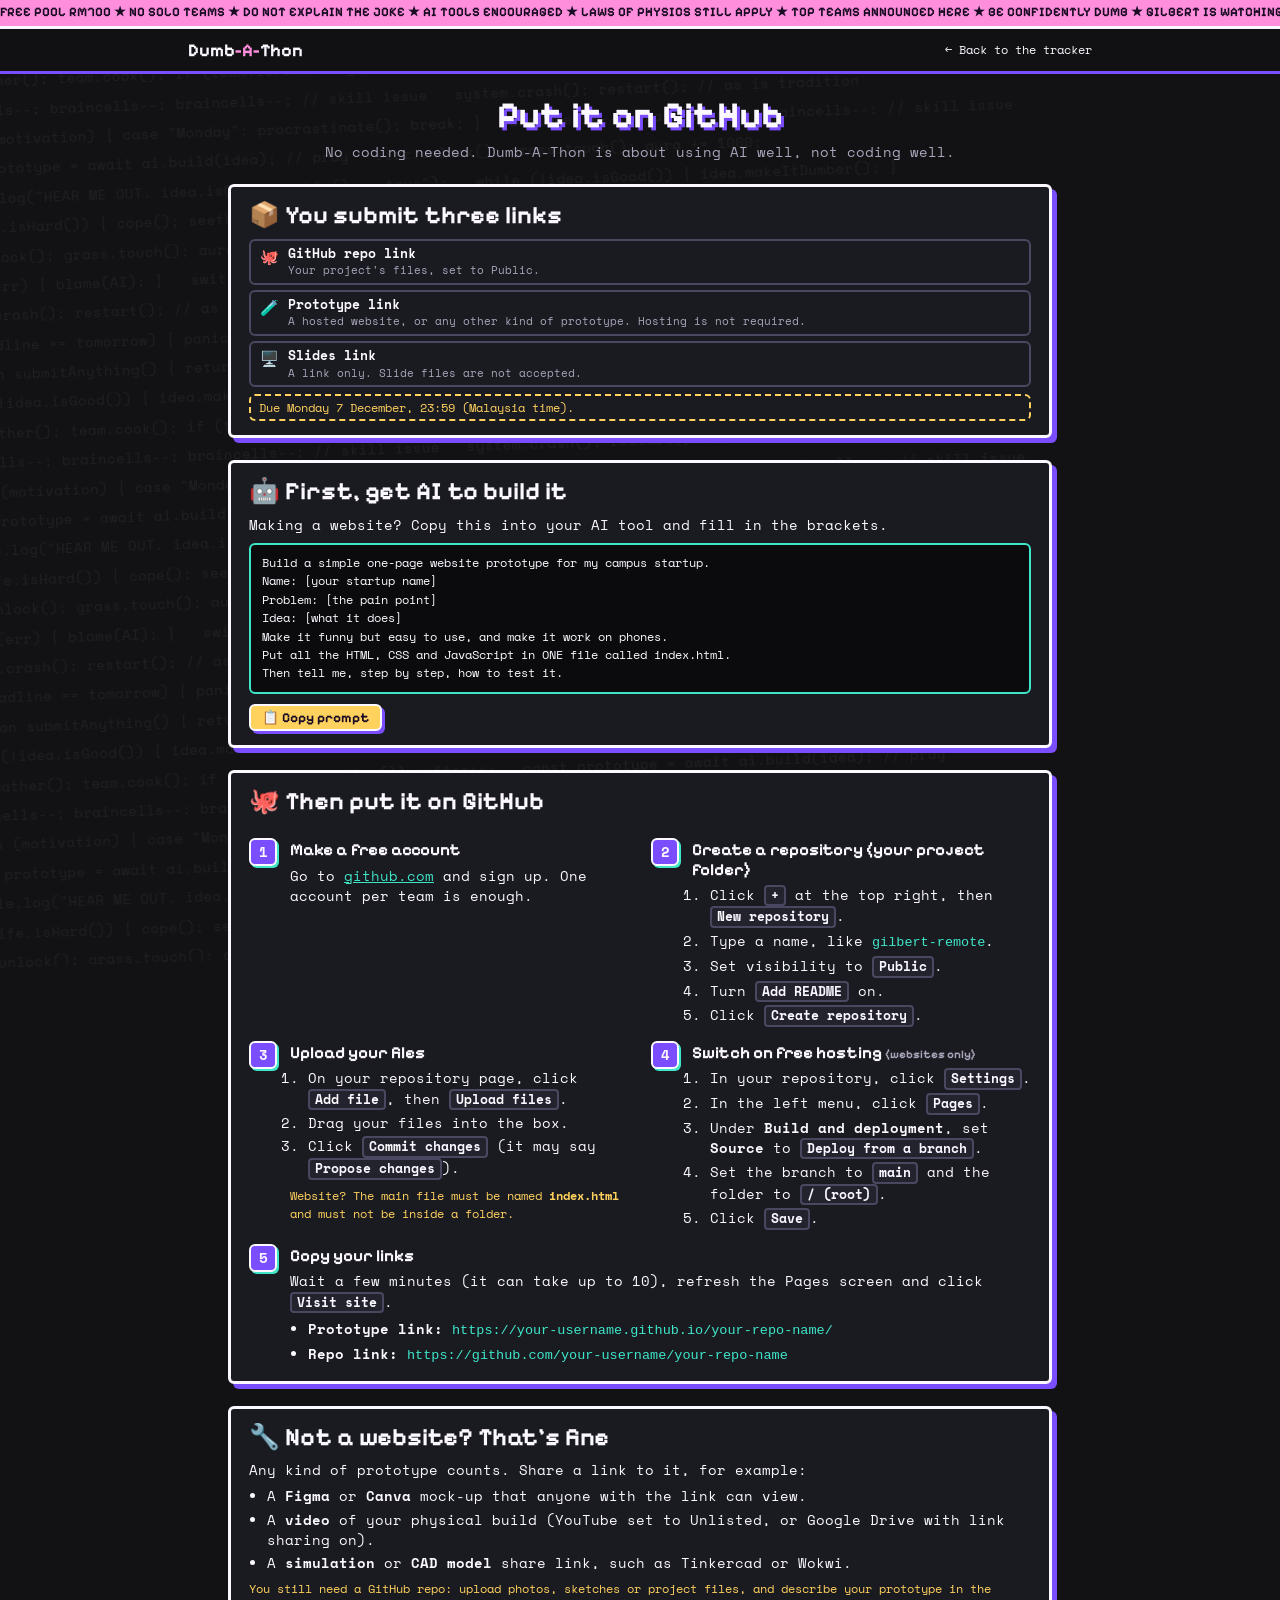
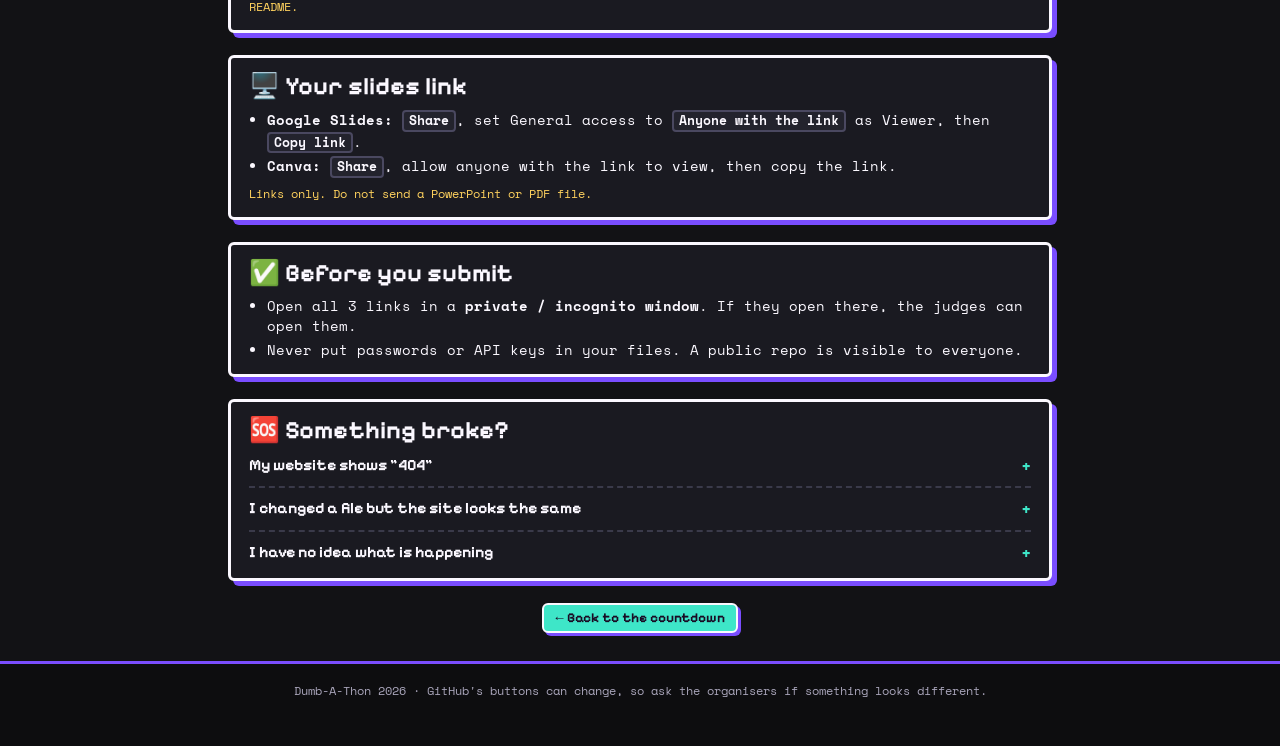
==== commit 59ede9db: "Compact layout so blocks fit one screen; top 10 teams Co-Authored-By: Claude Sonnet 5.5 <noreply@ant" ====
--- a/guide.html
+++ b/guide.html
@@ -51,7 +51,7 @@
     <button class="btn" type="button" id="copy">📋 Copy prompt</button>
   </section>
 
-  <section class="card">
+  <section class="card steps-card">
     <h2>🐙 Then put it on GitHub</h2>
 
     <div class="step">
--- a/style.css
+++ b/style.css
@@ -1,5 +1,6 @@
 /* Dumb-A-Thon: the poster look (code backdrop, ticker, pixel headings, chunky borders and hard shadows)
-   around a centred countdown. Shared by index.html and guide.html. */
+   around a centred countdown. Sized so that each block fits on one laptop screen.
+   Shared by index.html and guide.html. */
 :root {
   --bg: #121215;
   --panel: #1a1a21;
@@ -21,85 +22,85 @@
 
 *, *::before, *::after { box-sizing: border-box; }
 [hidden] { display: none !important; }
-html { scroll-behavior: smooth; -webkit-text-size-adjust: 100%; scroll-padding-top: 72px; }
-body { margin: 0; background: var(--bg); color: var(--ink); font-family: var(--mono); font-size: 15px; line-height: 1.6; overflow-x: hidden; }
+html { scroll-behavior: smooth; -webkit-text-size-adjust: 100%; scroll-padding-top: 54px; }
+body { margin: 0; background: var(--bg); color: var(--ink); font-family: var(--mono); font-size: 13.5px; line-height: 1.5; overflow-x: hidden; }
 img { max-width: 100%; display: block; }
 a { color: var(--teal); }
 h1, h2, h3 { font-family: var(--pix); line-height: 1.15; margin: 0; font-weight: 700; }
-h2 { font-size: clamp(1.6rem, 5vw, 2.2rem); }
-h3 { font-size: 1.25rem; }
+h2 { font-size: clamp(1.25rem, 3.4vw, 1.55rem); }
+h3 { font-size: 1.05rem; }
 p { margin: 0; }
-mark { background: var(--pink); color: #1a0b24; padding: 0 .3em; border-radius: 3px; }
+mark { background: var(--pink); color: #1a0b24; padding: 0 .25em; border-radius: 3px; }
 .muted { color: var(--muted); }
-.small { font-size: 12.5px; }
-.wrap { max-width: 760px; margin-inline: auto; padding-inline: clamp(16px, 4vw, 32px); }
+.small { font-size: 11.5px; }
+.wrap { max-width: 880px; margin-inline: auto; padding-inline: clamp(14px, 3vw, 28px); }
 :focus-visible { outline: 3px solid var(--yellow); outline-offset: 3px; }
 
 /* ---------- decorative code background ---------- */
 .code-bg {
   position: fixed; inset: -5%; z-index: 0; pointer-events: none; user-select: none; overflow: hidden;
-  font-size: 15px; line-height: 2.1; color: #fff; opacity: .055; white-space: pre; transform: rotate(-2deg);
+  font-size: 14px; line-height: 2.1; color: #fff; opacity: .055; white-space: pre; transform: rotate(-2deg);
 }
 .ticker, .topbar, main, .footer { position: relative; z-index: 1; }
 
 /* ---------- ticker ---------- */
-.ticker { background: var(--pink); color: #1a0b24; font-family: var(--pix); font-weight: 700; font-size: 15px; border-bottom: 3px solid var(--ink); overflow: hidden; white-space: nowrap; }
-.ticker-track { display: inline-block; padding: 6px 0; animation: marq 45s linear infinite; }
+.ticker { background: var(--pink); color: #1a0b24; font-family: var(--pix); font-weight: 700; font-size: 13px; border-bottom: 3px solid var(--ink); overflow: hidden; white-space: nowrap; }
+.ticker-track { display: inline-block; padding: 3px 0; animation: marq 45s linear infinite; }
 @keyframes marq { to { transform: translateX(-50%); } }
 
 /* ---------- top bar ---------- */
 .topbar { position: sticky; top: 0; z-index: 50; background: rgba(18, 18, 21, .93); backdrop-filter: blur(6px); border-bottom: 3px solid var(--purple); }
-.bar-inner { max-width: 960px; margin-inline: auto; padding-inline: clamp(16px, 4vw, 32px); height: 52px; display: flex; align-items: center; gap: 12px; }
+.bar-inner { max-width: 960px; margin-inline: auto; padding-inline: clamp(14px, 3vw, 28px); height: 42px; display: flex; align-items: center; gap: 12px; }
 .brand-slot { position: relative; flex: 1; min-width: 0; height: 100%; overflow: hidden; }
 .brand, .mini { position: absolute; left: 0; right: 0; top: 50%; text-decoration: none; color: var(--ink); white-space: nowrap; overflow: hidden; text-overflow: ellipsis; transition: transform .25s, opacity .25s; }
-.brand { transform: translateY(-50%); font-family: var(--pix); font-weight: 700; font-size: 21px; }
+.brand { transform: translateY(-50%); font-family: var(--pix); font-weight: 700; font-size: 18px; }
 .brand b { color: var(--pink); }
-.mini { transform: translateY(40%); opacity: 0; pointer-events: none; font-family: var(--num); font-weight: 700; font-size: 13px; color: var(--teal); font-variant-numeric: tabular-nums; }
+.mini { transform: translateY(40%); opacity: 0; pointer-events: none; font-family: var(--num); font-weight: 700; font-size: 12px; color: var(--teal); font-variant-numeric: tabular-nums; }
 .topbar.scrolled .brand { transform: translateY(-170%); opacity: 0; pointer-events: none; }
 .topbar.scrolled .mini { transform: translateY(-50%); opacity: 1; pointer-events: auto; }
-.nav { display: flex; gap: 16px; }
-.nav a { color: var(--ink); text-decoration: none; font-size: 13px; }
+.nav { display: flex; gap: 14px; }
+.nav a { color: var(--ink); text-decoration: none; font-size: 12px; }
 .nav a:hover { color: var(--pink); text-decoration: underline; text-underline-offset: 4px; }
 
 /* ---------- hero: logo, then the countdown in the middle ---------- */
-.hero { text-align: center; padding-top: 16px; }
+.hero { text-align: center; padding-top: 8px; }
 .logo { margin: 0; }
-.logo img { width: min(300px, 68vw); height: auto; margin: 0 auto; }
-.tagline { max-width: 46em; margin: 10px auto 0; font-size: 14px; }
-.chips { list-style: none; margin: 12px 0 0; padding: 0; display: flex; flex-wrap: wrap; justify-content: center; gap: 9px; }
-.chips li { border: 2px solid var(--ink); background: var(--panel); padding: 2px 9px; border-radius: 99px; font-size: 11.5px; }
-.chips li:nth-child(odd) { box-shadow: 3px 3px 0 var(--teal); }
-.chips li:nth-child(even) { box-shadow: 3px 3px 0 var(--pink); }
-
-.countdown { position: relative; margin-top: 30px; }
-.sticker { background: #fff; border: 3px solid var(--ink); border-radius: 10px; padding: 4px; box-shadow: 4px 4px 0 var(--pink); object-fit: contain; height: auto; }
-.hero-sticker { position: absolute; right: -10px; top: -46px; width: 86px; z-index: 3; animation: bob 3.2s ease-in-out infinite; }
-@keyframes bob { 0%, 100% { transform: rotate(8deg); } 50% { transform: rotate(-3deg) translateY(-7px); } }
+.logo img { width: min(210px, 52vw); height: auto; margin: 0 auto; }
+.tagline { max-width: 62em; margin: 4px auto 0; font-size: 12px; }
+.chips { list-style: none; margin: 7px 0 0; padding: 0; display: flex; flex-wrap: wrap; justify-content: center; gap: 8px; }
+.chips li { border: 2px solid var(--ink); background: var(--panel); padding: 0 8px; border-radius: 99px; font-size: 10.5px; }
+.chips li:nth-child(odd) { box-shadow: 2px 2px 0 var(--teal); }
+.chips li:nth-child(even) { box-shadow: 2px 2px 0 var(--pink); }
+
+.countdown { position: relative; max-width: 680px; margin: 16px auto 0; }
+.sticker { background: #fff; border: 3px solid var(--ink); border-radius: 10px; padding: 3px; box-shadow: 3px 3px 0 var(--pink); object-fit: contain; height: auto; }
+.hero-sticker { position: absolute; right: -14px; top: -34px; width: 60px; z-index: 3; animation: bob 3.2s ease-in-out infinite; }
+@keyframes bob { 0%, 100% { transform: rotate(8deg); } 50% { transform: rotate(-3deg) translateY(-6px); } }
 
 /* retro window */
-.win { border: 3px solid var(--ink); background: var(--panel); box-shadow: 8px 8px 0 var(--purple); border-radius: 6px; overflow: hidden; }
-.win-bar { display: flex; align-items: center; gap: 8px; background: var(--pink); color: #1a0b24; padding: 6px 12px; border-bottom: 3px solid var(--ink); font-family: var(--pix); font-weight: 700; font-size: 15px; text-align: left; }
-.win-bar i { width: 11px; height: 11px; border: 2px solid #1a0b24; border-radius: 50%; display: inline-block; }
-.win-bar span { margin-left: 6px; }
-.win-body { padding: 18px 22px 22px; }
+.win { border: 3px solid var(--ink); background: var(--panel); box-shadow: 6px 6px 0 var(--purple); border-radius: 6px; overflow: hidden; }
+.win-bar { display: flex; align-items: center; gap: 7px; background: var(--pink); color: #1a0b24; padding: 2px 10px; border-bottom: 3px solid var(--ink); font-family: var(--pix); font-weight: 700; font-size: 13px; text-align: left; }
+.win-bar i { width: 9px; height: 9px; border: 2px solid #1a0b24; border-radius: 50%; display: inline-block; }
+.win-bar span { margin-left: 4px; }
+.win-body { padding: 8px 16px 10px; }
 .panel-top { display: flex; align-items: center; justify-content: space-between; gap: 10px; }
-.panel-step { font-size: 12px; color: var(--muted); text-transform: uppercase; letter-spacing: .1em; text-align: right; }
-.count-label { margin-top: 12px; font-size: clamp(1.7rem, 6vw, 2.5rem); }
-.when { margin-top: 6px; color: var(--yellow); font-size: 13.5px; }
-
-.timer { display: grid; grid-template-columns: repeat(4, minmax(0, 1fr)); gap: clamp(6px, 2vw, 12px); margin: 18px 0 14px; }
-.digit { background: #0b0b0e; border: 3px solid var(--teal); border-radius: 6px; padding: 14px 2px 8px; box-shadow: inset 0 0 0 2px #000; overflow: hidden; }
-.digit b { display: block; font-family: var(--num); font-weight: 700; font-size: clamp(2rem, 9.5vw, 4.2rem); line-height: 1; letter-spacing: -.04em; color: var(--teal); font-variant-numeric: tabular-nums; }
+.panel-step { font-size: 10.5px; color: var(--muted); text-transform: uppercase; letter-spacing: .08em; text-align: right; }
+.count-label { margin-top: 2px; font-size: clamp(1.3rem, 4vw, 1.75rem); }
+.when { color: var(--yellow); font-size: 12px; }
+
+.timer { display: grid; grid-template-columns: repeat(4, minmax(0, 1fr)); gap: clamp(6px, 1.4vw, 10px); margin: 8px 0; }
+.digit { background: #0b0b0e; border: 3px solid var(--teal); border-radius: 6px; padding: 8px 2px 4px; box-shadow: inset 0 0 0 2px #000; overflow: hidden; }
+.digit b { display: block; font-family: var(--num); font-weight: 700; font-size: clamp(1.7rem, 7vw, 2.9rem); line-height: 1; letter-spacing: -.04em; color: var(--teal); font-variant-numeric: tabular-nums; }
 .digit b.roll { animation: roll .35s ease-out; }
 @keyframes roll { from { transform: translateY(-38%); opacity: 0; } }
-.digit span { display: block; margin-top: 8px; font-family: var(--pix); font-weight: 700; font-size: 14px; text-transform: uppercase; letter-spacing: .1em; color: var(--ink); opacity: .85; }
-.bar { height: 16px; border: 3px solid var(--ink); border-radius: 4px; background: #0b0b0e; overflow: hidden; }
+.digit span { display: block; margin-top: 2px; font-family: var(--pix); font-weight: 700; font-size: 12px; text-transform: uppercase; letter-spacing: .1em; color: var(--ink); opacity: .85; }
+.bar { height: 10px; border: 2px solid var(--ink); border-radius: 4px; background: #0b0b0e; overflow: hidden; }
 .bar > i { display: block; height: 100%; width: 0; background: repeating-linear-gradient(90deg, var(--teal) 0 10px, #26a893 10px 12px); transition: width .6s ease; }
-.quip { margin-top: 12px; font-size: 13px; color: var(--pink); min-height: 1.6em; }
+.quip { margin-top: 5px; font-size: 11.5px; color: var(--pink); min-height: 1.5em; }
 
 .hero.warn .digit { border-color: var(--yellow); }
 .hero.warn .digit b { color: var(--yellow); }
-.hero.panic .win { border-color: var(--red); box-shadow: 8px 8px 0 var(--red); animation: shake .35s infinite; }
+.hero.panic .win { border-color: var(--red); box-shadow: 6px 6px 0 var(--red); animation: shake .35s infinite; }
 .hero.panic .win-bar { background: var(--red); color: #fff; }
 .hero.panic .win-bar i { border-color: #fff; }
 .hero.panic .digit { border-color: var(--red); }
@@ -108,20 +109,20 @@
 @keyframes shake { 0%, 100% { transform: translate(0, 0); } 25% { transform: translate(-2px, 1px); } 50% { transform: translate(2px, -1px); } 75% { transform: translate(-1px, -2px); } }
 
 /* ---------- badges ---------- */
-.badge { display: inline-block; flex: none; white-space: nowrap; font-family: var(--pix); font-weight: 700; font-size: 13px; letter-spacing: .08em; text-transform: uppercase; padding: 1px 9px; border: 2px solid currentColor; border-radius: 4px; }
+.badge { display: inline-block; flex: none; white-space: nowrap; font-family: var(--pix); font-weight: 700; font-size: 11.5px; letter-spacing: .08em; text-transform: uppercase; padding: 0 7px; border: 2px solid currentColor; border-radius: 4px; }
 .badge.live { color: #06231d; background: var(--teal); border-color: var(--teal); animation: blink 1.4s steps(2, jump-none) infinite; }
 .badge.done { color: var(--pink); }
 .badge.idle { color: var(--yellow); }
 @keyframes blink { 50% { opacity: .55; } }
 
 /* ---------- timeline strip ---------- */
-.track { list-style: none; margin: 30px 0 0; padding: 0; display: grid; grid-template-columns: repeat(5, minmax(0, 1fr)); gap: 10px; text-align: left; }
-.trk { border: 3px solid #4a4860; background: var(--panel); border-radius: 6px; padding: 10px 10px 9px; display: grid; gap: 3px; min-width: 0; align-content: start; }
-.trk .n { font-family: var(--num); font-weight: 700; font-size: 13px; color: var(--muted); }
-.trk b { font-family: var(--pix); font-size: 16px; line-height: 1.15; }
-.trk small { font-size: 10.5px; color: var(--muted); line-height: 1.35; }
-.trk em { font-style: normal; font-family: var(--pix); font-weight: 700; font-size: 13px; letter-spacing: .06em; color: var(--muted); }
-.trk.live { border-color: var(--teal); background: #122622; box-shadow: 4px 4px 0 var(--teal); }
+.track { list-style: none; margin: 16px 0 0; padding: 0; display: grid; grid-template-columns: repeat(5, minmax(0, 1fr)); gap: 8px; text-align: left; }
+.trk { border: 2px solid #4a4860; background: var(--panel); border-radius: 6px; padding: 4px 8px 5px; display: grid; gap: 1px; min-width: 0; align-content: start; }
+.trk .n { font-family: var(--num); font-weight: 700; font-size: 10.5px; color: var(--muted); }
+.trk b { font-family: var(--pix); font-size: 13.5px; line-height: 1.15; }
+.trk small { font-size: 9.5px; color: var(--muted); line-height: 1.3; }
+.trk em { font-style: normal; font-family: var(--pix); font-weight: 700; font-size: 11px; letter-spacing: .06em; color: var(--muted); }
+.trk.live { border-color: var(--teal); background: #122622; box-shadow: 3px 3px 0 var(--teal); }
 .trk.live em, .trk.live .n { color: var(--teal); }
 .trk.done { opacity: .55; }
 .trk.done em { color: var(--pink); }
@@ -129,116 +130,156 @@
 .trk.next em { color: var(--yellow); }
 
 /* ---------- cards ---------- */
-.card { border: 3px solid var(--ink); background: var(--panel); box-shadow: 6px 6px 0 var(--purple); padding: 24px; border-radius: 6px; }
-main > .card, #todo { margin-top: 34px; }
-.eyebrow { font-family: var(--pix); font-weight: 700; text-transform: uppercase; letter-spacing: .1em; font-size: 14px; color: var(--teal); }
+.card { border: 3px solid var(--ink); background: var(--panel); box-shadow: 5px 5px 0 var(--purple); padding: 14px 18px; border-radius: 6px; }
+main > .card, #todo { margin-top: 22px; }
+.eyebrow { font-family: var(--pix); font-weight: 700; text-transform: uppercase; letter-spacing: .1em; font-size: 12px; color: var(--teal); }
 
 /* topic */
-.topic { position: relative; text-align: center; box-shadow: 6px 6px 0 var(--pink); }
-.topic.open { border-color: var(--teal); box-shadow: 6px 6px 0 var(--teal); }
-.topic > .sticker { position: absolute; right: -10px; top: -32px; width: 74px; transform: rotate(8deg); }
-.topic-text { font-weight: 700; font-size: clamp(1.4rem, 5.4vw, 2.1rem); line-height: 1.3; margin: 10px 0; overflow-wrap: anywhere; }
-.topic.locked .topic-text { font-size: clamp(1.2rem, 5.2vw, 2.1rem); color: var(--pink); filter: blur(1.4px); white-space: nowrap; overflow: hidden; user-select: none; }
-.topic.open .topic-text { animation: reveal .8s cubic-bezier(.2, 1.4, .4, 1) both; }
+.topic { position: relative; text-align: center; box-shadow: 5px 5px 0 var(--pink); }
+.topic > .sticker { position: absolute; right: -10px; top: -24px; width: 56px; transform: rotate(8deg); }
+.topic-text { font-weight: 700; font-size: clamp(1.15rem, 3.6vw, 1.55rem); line-height: 1.3; margin: 4px 0; overflow-wrap: anywhere; }
+.topic.locked .topic-text { font-size: clamp(1.1rem, 4.4vw, 1.55rem); color: var(--pink); filter: blur(1.4px); white-space: nowrap; overflow: hidden; user-select: none; }
+/* after the drop the topic sits at the top of the to-do card */
+.topic-open { position: relative; text-align: center; margin-bottom: 12px; padding-bottom: 12px; border-bottom: 2px dashed #3a3a4a; }
+.topic-open .sticker { position: absolute; right: -28px; top: -36px; width: 56px; transform: rotate(8deg); }
+.topic-open .topic-text { margin: 0 0 4px; animation: reveal .8s cubic-bezier(.2, 1.4, .4, 1) both; }
+.brief { text-align: left; font-size: 12.5px; line-height: 1.65; }
 @keyframes reveal { from { transform: scale(.6); opacity: 0; filter: blur(8px); } }
 
 /* "right now" card */
-#todo .card { border-color: var(--teal); box-shadow: 6px 6px 0 var(--teal), 0 0 44px rgba(62, 230, 200, .14); }
-#todo[data-kind=pre] .card { border-color: var(--yellow); box-shadow: 6px 6px 0 var(--yellow); }
-#todo[data-kind=post] .card { border-color: var(--pink); box-shadow: 6px 6px 0 var(--pink); }
-.card-head { display: flex; justify-content: space-between; align-items: flex-start; flex-wrap: wrap; gap: 14px; }
-.card-head h2 { margin: 6px 0; }
-.stage-tag { color: var(--pink); font-size: 13.5px; }
-.progress { min-width: 140px; text-align: right; }
-.progress b { font-size: 13px; }
-.meter { height: 14px; margin-top: 6px; border: 2px solid var(--ink); border-radius: 4px; background: #0b0b0e; overflow: hidden; }
+#todo .card { border-color: var(--teal); box-shadow: 5px 5px 0 var(--teal), 0 0 36px rgba(62, 230, 200, .14); }
+#todo[data-kind=pre] .card { border-color: var(--yellow); box-shadow: 5px 5px 0 var(--yellow); }
+#todo[data-kind=post] .card { border-color: var(--pink); box-shadow: 5px 5px 0 var(--pink); }
+.card-head { display: flex; justify-content: space-between; align-items: flex-start; flex-wrap: wrap; gap: 8px; }
+.card-head h2 { margin: 1px 0; }
+.stage-tag { color: var(--pink); font-size: 11.5px; }
+.progress { min-width: 130px; text-align: right; }
+.progress b { font-size: 12px; }
+.meter { height: 10px; margin-top: 4px; border: 2px solid var(--ink); border-radius: 4px; background: #0b0b0e; overflow: hidden; }
 .meter i { display: block; height: 100%; width: 0; background: repeating-linear-gradient(90deg, var(--teal) 0 8px, #26a893 8px 10px); transition: width .4s; }
-.tasks { list-style: none; margin: 18px 0 0; padding: 0; display: grid; gap: 11px; }
-.tasks label { display: flex; gap: 11px; align-items: flex-start; cursor: pointer; transition: transform .15s; }
+/* list on the left, the stage's info on the right (one column on narrow screens) */
+.todo-body > * { margin-top: 10px; min-width: 0; }
+.extras > :first-child { margin-top: 0; }
+.tasks { list-style: none; padding: 0; display: grid; gap: 6px; align-content: start; }
+.tasks label { display: flex; gap: 9px; align-items: flex-start; cursor: pointer; transition: transform .15s; }
 .tasks label:hover { transform: translateX(3px); }
-.tasks input { appearance: none; -webkit-appearance: none; flex: none; width: 20px; height: 20px; margin: 3px 0 0; border: 2px solid var(--ink); background: #0b0b0e; border-radius: 3px; display: grid; place-content: center; cursor: pointer; }
+.tasks input { appearance: none; -webkit-appearance: none; flex: none; width: 16px; height: 16px; margin: 2px 0 0; border: 2px solid var(--ink); background: #0b0b0e; border-radius: 3px; display: grid; place-content: center; cursor: pointer; }
 .tasks input:checked { background: var(--teal); border-color: var(--teal); animation: pop .3s ease; }
-.tasks input:checked::after { content: '✓'; color: #06231d; font-weight: 700; font-size: 14px; line-height: 1; }
+.tasks input:checked::after { content: '✓'; color: #06231d; font-weight: 700; font-size: 11px; line-height: 1; }
 .tasks input:checked + span { text-decoration: line-through; color: var(--muted); }
 @keyframes pop { 50% { transform: scale(1.35); } }
-.upnext { margin-top: 22px; padding-top: 14px; border-top: 2px dashed #3a3a4a; font-size: 13.5px; color: var(--muted); }
+.upnext { margin-top: 10px; padding-top: 8px; border-top: 2px dashed #3a3a4a; font-size: 12px; color: var(--muted); }
 .upnext b { color: var(--yellow); }
 
 /* blocks inside the card */
-.box { margin-top: 22px; border: 3px solid var(--ink); background: var(--panel2); box-shadow: 4px 4px 0 var(--pink); padding: 18px 20px; border-radius: 6px; }
-.box h3 { margin-bottom: 12px; }
-.note { margin-top: 14px; border: 2px dashed var(--yellow); padding: 9px 12px; border-radius: 6px; color: var(--yellow); font-size: 13.5px; }
-.actions { display: flex; flex-wrap: wrap; gap: 14px; margin-top: 18px; }
-.reveal { margin-top: 12px; line-height: 1.7; }
-summary { cursor: pointer; font-family: var(--pix); font-weight: 700; font-size: 1.1rem; list-style: none; display: flex; justify-content: space-between; align-items: center; gap: 12px; }
+.box { margin-top: 10px; border: 2px solid var(--ink); background: var(--panel2); box-shadow: 3px 3px 0 var(--pink); padding: 9px 12px; border-radius: 6px; }
+.box h3 { margin-bottom: 6px; }
+.note { margin-top: 7px; border: 2px dashed var(--yellow); padding: 3px 8px; border-radius: 6px; color: var(--yellow); font-size: 11.5px; }
+.actions { display: flex; flex-wrap: wrap; gap: 10px; margin-top: 9px; }
+summary { cursor: pointer; font-family: var(--pix); font-weight: 700; font-size: .98rem; list-style: none; display: flex; justify-content: space-between; align-items: center; gap: 10px; }
 summary::-webkit-details-marker { display: none; }
-summary::after { content: '+'; font-family: var(--num); font-size: 22px; line-height: 1; color: var(--teal); transition: transform .2s; }
+summary::after { content: '+'; font-family: var(--num); font-size: 17px; line-height: 1; color: var(--teal); transition: transform .2s; }
 details[open] > summary::after { transform: rotate(45deg); }
 
-.format { list-style: none; counter-reset: f; margin: 0; padding: 0; display: grid; gap: 9px; }
-.format li { counter-increment: f; display: grid; grid-template-columns: 26px 1fr; column-gap: 10px; align-items: center; }
-.format li::before { content: counter(f); grid-row: span 2; align-self: start; width: 24px; height: 24px; display: grid; place-items: center; border: 2px solid var(--ink); border-radius: 4px; background: var(--purple); font-weight: 700; font-size: 12px; }
-.format li span { grid-column: 2; font-size: 13px; color: var(--muted); }
-
-.links { list-style: none; margin: 0; padding: 0; display: grid; gap: 10px; }
-.links li { display: flex; gap: 12px; padding: 11px 13px; border: 2px solid #4a4860; border-radius: 6px; background: var(--panel); }
-.links i { font-style: normal; font-size: 20px; }
-.links b { display: block; }
-.links span { display: block; font-size: 13px; color: var(--muted); }
-
-.crit { display: grid; gap: 14px; margin-top: 16px; }
-.crit-top { display: flex; justify-content: space-between; align-items: baseline; gap: 12px; }
-.crit-top b { font-family: var(--pix); font-size: 17px; }
-.crit-top span { font-weight: 700; font-size: 17px; color: var(--pink); }
-.crit-bar { height: 14px; margin: 4px 0; border: 2px solid var(--ink); background: #0b0b0e; border-radius: 3px; overflow: hidden; }
+.format { list-style: none; counter-reset: f; margin: 0; padding: 0; display: grid; gap: 3px; font-size: 12.5px; }
+.format li { counter-increment: f; display: grid; grid-template-columns: 19px 1fr; column-gap: 8px; align-items: center; }
+.format li::before { content: counter(f); grid-row: span 2; align-self: start; width: 18px; height: 18px; display: grid; place-items: center; border: 2px solid var(--ink); border-radius: 4px; background: var(--purple); font-weight: 700; font-size: 10px; }
+.format li span { grid-column: 2; font-size: 10.5px; line-height: 1.4; color: var(--muted); }
+
+.links { list-style: none; margin: 0; padding: 0; display: grid; gap: 5px; }
+.links li { display: flex; gap: 9px; padding: 4px 9px; border: 2px solid #4a4860; border-radius: 6px; background: var(--panel); }
+.links i { font-style: normal; font-size: 15px; }
+.links b { display: block; font-size: 12.5px; }
+.links span { display: block; font-size: 11px; line-height: 1.4; color: var(--muted); }
+
+.crit { display: grid; gap: 7px; margin-top: 8px; }
+.crit-top { display: flex; justify-content: space-between; align-items: baseline; gap: 10px; }
+.crit-top b { font-family: var(--pix); font-size: 13.5px; }
+.crit-top span { font-weight: 700; font-size: 13px; color: var(--pink); }
+.crit .small { font-size: 10.5px; line-height: 1.4; }
+.crit-bar { height: 8px; margin: 2px 0; border: 2px solid var(--ink); background: #0b0b0e; border-radius: 3px; overflow: hidden; }
 .crit-bar i { display: block; height: 100%; width: var(--w); background: repeating-linear-gradient(90deg, var(--pink) 0 8px, #c9609f 8px 10px); animation: grow 1s ease; }
 @keyframes grow { from { width: 0; } }
 
-.itin { list-style: none; margin: 10px 0 0; padding: 0; display: grid; gap: 6px; }
-.itin li { display: grid; grid-template-columns: 124px 1fr; gap: 12px; padding: 7px 10px; border-radius: 4px; font-size: 13.5px; }
-.itin time { color: var(--yellow); font-size: 13px; font-variant-numeric: tabular-nums; }
+.itin { list-style: none; margin: 4px 0 0; padding: 0; display: grid; gap: 2px; }
+.itin li { display: grid; grid-template-columns: 96px 1fr; gap: 8px; padding: 2px 6px; border-radius: 4px; font-size: 11.5px; }
+.itin time { color: var(--yellow); font-size: 11px; font-variant-numeric: tabular-nums; }
 .itin li.now { background: rgba(255, 143, 220, .15); outline: 2px solid var(--pink); }
 .itin li.past { opacity: .45; }
 
-.goose { display: block; width: 100%; max-width: 380px; margin: 22px auto 0; padding: 0; border: 3px solid var(--ink); border-radius: 8px; background: #000; overflow: hidden; cursor: pointer; position: relative; box-shadow: 4px 4px 0 var(--teal); font: inherit; }
+.goose { display: block; width: 100%; max-width: 230px; margin: 10px auto 0; padding: 0; border: 3px solid var(--ink); border-radius: 8px; background: #000; overflow: hidden; cursor: pointer; position: relative; box-shadow: 3px 3px 0 var(--teal); font: inherit; }
 .goose img { width: 100%; aspect-ratio: 411 / 300; object-fit: cover; object-position: top; transition: transform .15s; }
 .goose:active img { transform: scale(1.06) rotate(-1.5deg); }
-.goose span { position: absolute; left: 8px; bottom: 8px; background: var(--pink); color: #1a0b24; font-family: var(--pix); font-weight: 700; font-size: 13px; padding: 1px 8px; border: 2px solid #1a0b24; border-radius: 4px; }
+.goose span { position: absolute; left: 6px; bottom: 6px; background: var(--pink); color: #1a0b24; font-family: var(--pix); font-weight: 700; font-size: 11px; padding: 0 6px; border: 2px solid #1a0b24; border-radius: 4px; }
+
+/* plain notes for stages with nothing to tick off */
+.notes { list-style: none; padding: 0; display: grid; gap: 6px; align-content: start; }
+.notes li { position: relative; padding-left: 18px; }
+.notes li::before { content: '▸'; position: absolute; left: 1px; color: var(--teal); }
 
 /* timetable */
-.tt { list-style: none; margin: 18px 0 14px; padding: 0; display: grid; gap: 10px; }
-.tt li { display: grid; grid-template-columns: 120px 1fr; gap: 14px; align-items: center; padding: 10px 14px; border: 2px solid #3a3a4a; border-radius: 6px; background: var(--panel2); }
+.tt { list-style: none; margin: 9px 0 0; padding: 0; display: grid; gap: 5px; }
+.tt li { display: grid; grid-template-columns: 148px 1fr; gap: 12px; align-items: start; padding: 4px 10px; border: 2px solid #3a3a4a; border-radius: 6px; background: var(--panel2); font-size: 12.5px; }
 .tt i { display: none; }
-.tt time { font-weight: 700; font-size: 13.5px; color: var(--yellow); line-height: 1.45; }
-.tt time small { display: block; font-weight: 400; font-size: 12.5px; color: var(--muted); }
-.tt em { display: block; font-style: normal; font-family: var(--pix); font-weight: 700; font-size: 13px; letter-spacing: .06em; color: var(--teal); }
-.tt li.next { border-color: var(--teal); background: #122622; box-shadow: 4px 4px 0 var(--teal); }
+.tt time { font-weight: 700; font-size: 12px; color: var(--yellow); white-space: nowrap; line-height: 1.6; }
+.tt time small { margin-left: 6px; font-weight: 400; font-size: 10.5px; color: var(--muted); }
+.tt em { display: block; font-style: normal; font-family: var(--pix); font-weight: 700; font-size: 11px; letter-spacing: .06em; color: var(--teal); }
+.tt em:empty { display: none; }
+.tt li.next { border-color: var(--teal); background: #122622; box-shadow: 3px 3px 0 var(--teal); }
 .tt li.past { opacity: .5; }
+.tt-plan { display: grid; gap: 0; margin-top: 6px; padding-top: 5px; border-top: 2px dashed #3a3a4a; font-size: 11.5px; }
+.tt-plan div { display: grid; grid-template-columns: 100px 1fr; gap: 8px; }
+.tt-plan span { color: var(--yellow); font-variant-numeric: tabular-nums; }
+
+/* top teams, directly under the countdown */
+.teams { margin-top: 18px; text-align: center; box-shadow: 5px 5px 0 var(--teal); }
+.teams.won { border-color: var(--yellow); box-shadow: 5px 5px 0 var(--pink), 0 0 40px rgba(255, 210, 94, .28); }
+.congrats {
+  font-size: clamp(1.1rem, 3.8vw, 1.5rem);
+  color: var(--yellow); text-shadow: 2px 2px 0 var(--purple);
+  animation: congrats-in .9s cubic-bezier(.2, 1.6, .4, 1) both, wiggle 2.4s ease-in-out .9s infinite;
+}
+@keyframes congrats-in { from { transform: scale(.3) rotate(-8deg); opacity: 0; } }
+@keyframes wiggle { 0%, 100% { transform: rotate(-1deg); } 50% { transform: rotate(1deg) scale(1.02); } }
+.team-example { margin-top: 4px; font-size: 10.5px; color: var(--muted); }
+.team-wait { margin-top: 10px; padding: 9px 12px; border: 2px dashed var(--yellow); border-radius: 6px; color: var(--yellow); }
+/* small cards, three across; a short last row stays centred */
+.team-list { list-style: none; margin: 9px 0 0; padding: 0; display: flex; flex-wrap: wrap; justify-content: center; gap: 8px; text-align: left; }
+.team-list li { flex: 0 1 calc((100% - 16px) / 3); min-width: 0; border: 2px solid var(--ink); border-radius: 6px; background: var(--panel2); box-shadow: 3px 3px 0 var(--pink); padding: 5px 8px; overflow-wrap: anywhere; animation: reveal .6s cubic-bezier(.2, 1.4, .4, 1) both; }
+.team-list b { display: block; font-size: 12.5px; line-height: 1.35; }
+.team-list em { display: block; font-style: normal; font-size: 10.5px; line-height: 1.4; color: var(--pink); }
+.team-list span { display: block; margin-top: 2px; font-size: 10px; line-height: 1.4; color: var(--muted); }
+.pitch-note { margin-top: 11px; padding: 5px 10px; border: 2px solid var(--ink); border-radius: 6px; background: #3a2386; box-shadow: 3px 3px 0 var(--teal); font-size: 11.5px; }
+.pitch-note b { color: var(--yellow); }
+/* pitch time limit: deliberately loud */
+.pitch-rule { margin-top: 10px; padding: 5px 10px; border: 2px solid var(--ink); border-radius: 6px; background: var(--yellow); color: #1a0b24; box-shadow: 3px 3px 0 var(--purple); text-align: center; font-size: 12px; }
+.pitch-rule b { white-space: nowrap; }
+.tt .pitch-rule { margin-top: 6px; }
 
 /* prizes */
-.prizes { text-align: center; box-shadow: 6px 6px 0 var(--yellow); }
-.podium { display: grid; grid-template-columns: repeat(3, 1fr); gap: 8px; align-items: end; height: 180px; max-width: 480px; margin: 18px auto 16px; }
-.pod { display: flex; flex-direction: column; align-items: center; padding-top: 12px; border: 3px solid var(--ink); border-bottom: 0; border-radius: 6px 6px 0 0; color: #1a0b24; transform-origin: bottom; }
-.pod span { font-family: var(--pix); font-size: 15px; font-weight: 700; }
-.pod b { font-size: clamp(1rem, 4.5vw, 1.25rem); }
+.prizes { text-align: center; box-shadow: 5px 5px 0 var(--yellow); }
+.podium { display: grid; grid-template-columns: repeat(3, 1fr); gap: 8px; align-items: end; height: 104px; max-width: 400px; margin: 10px auto 8px; }
+.pod { display: flex; flex-direction: column; align-items: center; justify-content: center; line-height: 1.25; border: 3px solid var(--ink); border-bottom: 0; border-radius: 6px 6px 0 0; color: #1a0b24; transform-origin: bottom; }
+.pod span { font-family: var(--pix); font-size: 12px; font-weight: 700; }
+.pod b { font-size: 1.05rem; }
 .pod:hover { animation: hop .45s ease; }
 @keyframes hop { 40% { transform: scaleY(1.07); } }
 .p1 { height: 100%; background: var(--yellow); }
-.p2 { height: 74%; background: var(--teal); }
-.p3 { height: 56%; background: var(--pink); }
+.p2 { height: 76%; background: var(--teal); }
+.p3 { height: 60%; background: var(--pink); }
 
 /* ---------- buttons ---------- */
-.btn { display: inline-flex; align-items: center; gap: 8px; text-decoration: none; cursor: pointer; font-family: var(--pix); font-weight: 700; font-size: 17px; color: #1a0b24; background: var(--yellow); border: 3px solid var(--ink); border-radius: 6px; padding: 6px 16px; box-shadow: 4px 4px 0 var(--purple); }
+.btn { display: inline-flex; align-items: center; gap: 7px; text-decoration: none; cursor: pointer; font-family: var(--pix); font-weight: 700; font-size: 13.5px; color: #1a0b24; background: var(--yellow); border: 2px solid var(--ink); border-radius: 6px; padding: 3px 11px; box-shadow: 3px 3px 0 var(--purple); }
 .btn:hover { background: var(--orange); }
-.btn:active { transform: translate(3px, 3px); box-shadow: 1px 1px 0 var(--purple); }
+.btn:active { transform: translate(2px, 2px); box-shadow: 1px 1px 0 var(--purple); }
 .btn.alt { background: var(--teal); }
 
 /* ---------- footer ---------- */
-.footer { margin-top: 48px; padding: 36px 0 70px; border-top: 3px solid var(--purple); background: rgba(10, 10, 13, .6); text-align: center; }
-.footer .wrap { display: grid; gap: 16px; justify-items: center; max-width: 880px; }
-.partners { width: 100%; aspect-ratio: 836 / 92; background: url(assets/logo-banner.png) 50% 2% / 100% auto no-repeat; }
-
-.honk-pop { position: fixed; z-index: 160; pointer-events: none; font-family: var(--pix); font-weight: 700; font-size: 28px; color: var(--yellow); text-shadow: 2px 2px 0 #000, -1px -1px 0 #000; animation: honk .9s ease-out forwards; }
+.footer { margin-top: 28px; padding: 18px 0 52px; border-top: 3px solid var(--purple); background: rgba(10, 10, 13, .6); text-align: center; }
+.footer .wrap { display: grid; gap: 9px; justify-items: center; }
+.partners { width: 100%; max-width: 620px; aspect-ratio: 836 / 92; background: url(assets/logo-banner.png) 50% 2% / 100% auto no-repeat; }
+
+.honk-pop { position: fixed; z-index: 160; pointer-events: none; font-family: var(--pix); font-weight: 700; font-size: 26px; color: var(--yellow); text-shadow: 2px 2px 0 #000, -1px -1px 0 #000; animation: honk .9s ease-out forwards; }
 @keyframes honk { from { opacity: 1; transform: translate(-50%, 0) rotate(-6deg) scale(.8); } to { opacity: 0; transform: translate(-50%, -80px) rotate(8deg) scale(1.4); } }
 
 /* ---------- confetti ---------- */
@@ -247,15 +288,15 @@
 .confetti i { position: absolute; top: -24px; animation: fall linear forwards; }
 @keyframes fall { to { transform: translateY(115vh) rotate(720deg); } }
 
-/* ---------- 10-second topic drop ---------- */
+/* ---------- 10-second topic drop (full screen on purpose) ---------- */
 .drop {
-  position: fixed; inset: 0; z-index: 200; display: grid; place-items: center; text-align: center; cursor: pointer; overflow: hidden;
+  position: fixed; inset: 0; z-index: 200; display: grid; place-items: center; text-align: center; overflow: hidden;
   background:
     repeating-linear-gradient(0deg, rgba(255, 255, 255, .04) 0 2px, transparent 2px 5px),
     radial-gradient(circle at 50% 45%, #2b1460 0%, #0b0b12 72%);
 }
 .drop-label { font-family: var(--pix); font-weight: 700; font-size: clamp(1.3rem, 4.5vw, 2.4rem); letter-spacing: .22em; color: var(--pink); }
-.drop-num { font-weight: 700; line-height: 1; font-size: clamp(9rem, 38vw, 24rem); text-shadow: 7px 0 var(--pink), -7px 0 var(--teal); }
+.drop-num { font-weight: 700; line-height: 1; font-size: clamp(9rem, 34vw, 20rem); text-shadow: 7px 0 var(--pink), -7px 0 var(--teal); }
 .drop-num.pop { animation: dpop .9s cubic-bezier(.2, 1.4, .4, 1); }
 @keyframes dpop {
   0% { transform: scale(1.9) rotate(-5deg); opacity: 0; filter: blur(10px); }
@@ -263,14 +304,14 @@
   100% { transform: scale(1) rotate(0); }
 }
 .drop-quip { margin-top: 10px; font-size: clamp(14px, 2.6vw, 22px); color: var(--yellow); min-height: 1.6em; }
-.drop-skip { position: absolute; bottom: 18px; left: 0; right: 0; font-size: 12px; color: var(--muted); }
 .drop.final .drop-num { color: var(--red); text-shadow: 7px 0 var(--yellow), -7px 0 var(--pink); }
 .drop.final .drop-inner { animation: dshake .16s infinite; }
 @keyframes dshake { 0%, 100% { transform: translate(0, 0); } 25% { transform: translate(-5px, 3px); } 50% { transform: translate(5px, -3px); } 75% { transform: translate(-3px, -5px); } }
 .drop[data-mode=burst] .drop-num { font-family: var(--pix); font-size: clamp(2.6rem, 11vw, 7rem); color: var(--yellow); text-shadow: 6px 6px 0 var(--purple), -3px -3px 0 var(--pink); }
 
 /* ---------- dev panel + simulated-time banner ---------- */
-.dev { position: fixed; right: 12px; bottom: 12px; z-index: 90; width: min(272px, calc(100vw - 24px)); background: #0e0e12; border: 3px solid var(--yellow); border-radius: 6px; box-shadow: 4px 4px 0 #000; font-size: 12px; }
+/* above the drop overlay (200), so a paused simulation can't trap the organiser */
+.dev { position: fixed; right: 12px; bottom: 12px; z-index: 210; width: min(272px, calc(100vw - 24px)); background: #0e0e12; border: 3px solid var(--yellow); border-radius: 6px; box-shadow: 4px 4px 0 #000; font-size: 12px; }
 .dev-bar { display: flex; align-items: center; gap: 8px; background: var(--yellow); color: #1a0b24; padding: 4px 8px; font-family: var(--pix); font-weight: 700; }
 .dev-bar #devMode { flex: 1; font-family: var(--mono); font-weight: 400; font-size: 10.5px; }
 .dev-bar button { background: none; border: 0; font-size: 15px; cursor: pointer; color: #1a0b24; line-height: 1; }
@@ -283,63 +324,78 @@
 .dbtn:hover { background: var(--purple); }
 .dbtn.go { flex: 0 0 auto; background: var(--teal); color: #06231d; font-weight: 700; }
 .dbtn.reset { background: var(--pink); color: #1a0b24; font-weight: 700; }
-.sim-banner { position: fixed; left: 50%; transform: translateX(-50%); bottom: 12px; z-index: 80; display: flex; gap: 8px; align-items: center; justify-content: center; flex-wrap: wrap; width: max-content; max-width: calc(100vw - 20px); background: var(--yellow); color: #1a0b24; border: 3px solid #000; border-radius: 6px; padding: 6px 10px; font-size: 12px; box-shadow: 4px 4px 0 #000; }
-.sim-banner .dbtn { background: #fff; color: #1a0b24; border-color: #1a0b24; padding: 2px 8px; }
+.sim-banner { position: fixed; left: 50%; transform: translateX(-50%); bottom: 8px; z-index: 80; display: flex; gap: 8px; align-items: center; justify-content: center; flex-wrap: wrap; width: max-content; max-width: calc(100vw - 20px); background: var(--yellow); color: #1a0b24; border: 2px solid #000; border-radius: 6px; padding: 3px 9px; font-size: 11px; box-shadow: 3px 3px 0 #000; }
+.sim-banner .dbtn { background: #fff; color: #1a0b24; border-color: #1a0b24; padding: 0 7px; font-size: 11px; }
 
 /* ---------- guide page ---------- */
-.guide main > h1 { margin-top: 34px; font-size: clamp(2rem, 8vw, 3rem); text-align: center; text-shadow: 3px 3px 0 var(--purple); }
-.guide .lead { margin-top: 12px; text-align: center; color: var(--muted); }
-.guide .card h2 { margin-bottom: 16px; }
-.step { display: grid; grid-template-columns: 38px 1fr; gap: 14px; }
-.step + .step { margin-top: 22px; padding-top: 22px; border-top: 2px dashed #3a3a4a; }
-.step > .n { width: 36px; height: 36px; display: grid; place-items: center; border: 3px solid var(--ink); border-radius: 6px; background: var(--purple); box-shadow: 3px 3px 0 var(--teal); font-weight: 700; }
-.step h3 { margin: 5px 0 10px; }
-.step ol, .guide ul.plain { margin: 0; padding-left: 20px; display: grid; gap: 7px; }
-.guide ul.plain { margin-top: 10px; }
+.guide main > h1 { margin-top: 20px; font-size: clamp(1.6rem, 6vw, 2.3rem); text-align: center; text-shadow: 3px 3px 0 var(--purple); }
+.guide .lead { margin-top: 6px; text-align: center; color: var(--muted); }
+.guide .card h2 { margin-bottom: 9px; }
+.step { display: grid; grid-template-columns: 30px 1fr; gap: 11px; }
+.step + .step { margin-top: 12px; padding-top: 12px; border-top: 2px dashed #3a3a4a; }
+.step > .n { width: 28px; height: 28px; display: grid; place-items: center; border: 2px solid var(--ink); border-radius: 6px; background: var(--purple); box-shadow: 2px 2px 0 var(--teal); font-weight: 700; }
+.step h3 { margin: 3px 0 5px; }
+.step ol, .guide ul.plain { margin: 0; padding-left: 18px; display: grid; gap: 3px; }
+.guide ul.plain { margin-top: 6px; }
 .guide code { overflow-wrap: anywhere; color: var(--teal); }
-.ui { display: inline-block; background: var(--panel2); border: 2px solid #4a4860; border-radius: 4px; padding: 0 6px; font-weight: 700; font-size: .93em; line-height: 1.5; }
-.guide .tip { margin-top: 12px; font-size: 13.5px; color: var(--yellow); }
-.prompt { white-space: pre-wrap; overflow-wrap: anywhere; margin: 12px 0 18px; padding: 14px; border: 2px solid var(--teal); border-radius: 6px; background: #0b0b0e; font-family: var(--mono); font-size: 12.5px; line-height: 1.7; }
-.guide details + details { margin-top: 14px; padding-top: 14px; border-top: 2px dashed #3a3a4a; }
-.guide details p { margin-top: 8px; color: var(--muted); }
-.center { text-align: center; margin-top: 34px; }
+.ui { display: inline-block; background: var(--panel2); border: 2px solid #4a4860; border-radius: 4px; padding: 0 5px; font-weight: 700; font-size: .93em; line-height: 1.4; }
+.guide .tip { margin-top: 7px; font-size: 12px; color: var(--yellow); }
+.prompt { white-space: pre-wrap; overflow-wrap: anywhere; margin: 8px 0 10px; padding: 9px 11px; border: 2px solid var(--teal); border-radius: 6px; background: #0b0b0e; font-family: var(--mono); font-size: 11.5px; line-height: 1.6; }
+.guide details + details { margin-top: 9px; padding-top: 9px; border-top: 2px dashed #3a3a4a; }
+.guide details p { margin-top: 5px; color: var(--muted); }
+.center { text-align: center; margin-top: 22px; }
+
+/* ---------- laptop and wider: the to-do list and its info sit side by side ---------- */
+@media (min-width: 760px) {
+  .todo-body.split { display: grid; grid-template-columns: minmax(0, 1fr) minmax(0, 1fr); gap: 16px; align-items: start; }
+  /* proposal format in two columns, team details across the top */
+  .format { grid-template-columns: 1fr 1fr; column-gap: 10px; align-items: start; }
+  .format li:first-child { grid-column: 1 / -1; }
+  /* guide: the five steps in two columns */
+  .steps-card { display: grid; grid-template-columns: 1fr 1fr; column-gap: 22px; row-gap: 14px; align-content: start; }
+  .steps-card h2 { grid-column: 1 / -1; }
+  .steps-card .step + .step { margin-top: 0; padding-top: 0; border-top: 0; }
+  .steps-card .step:last-child { grid-column: 1 / -1; }
+}
 
 /* ---------- small screens ---------- */
 @media (max-width: 600px) {
-  body { font-size: 14px; }
-  .bar-inner { gap: 6px; padding-inline: 14px; }
-  .brand { font-size: 17px; }
-  .mini { font-size: 11.5px; }
-  .nav { gap: 10px; }
-  .nav a { font-size: 12px; }
-  .card { padding: 20px 15px; }
-  .box { padding: 15px 13px; }
-  .hero { padding-top: 10px; }
-  .logo img { width: min(230px, 62vw); }
-  .tagline { font-size: 12px; line-height: 1.55; }
-  .chips { display: grid; grid-template-columns: 1fr 1fr; gap: 7px; }
-  .chips li { font-size: 10px; padding: 2px 4px; }
-  .countdown { margin-top: 26px; }
-  .count-label { margin-top: 8px; }
-  .win-body { padding: 15px 13px 18px; }
-  .hero-sticker { width: 46px; top: -12px; right: -6px; }
-  .topic > .sticker { width: 54px; top: -26px; right: -6px; }
+  body { font-size: 13px; }
+  .bar-inner { gap: 6px; padding-inline: 12px; }
+  .brand { font-size: 16px; }
+  .mini { font-size: 11px; }
+  .nav { gap: 9px; }
+  .nav a { font-size: 11.5px; }
+  .card { padding: 12px 11px; }
+  .logo img { width: min(190px, 50vw); }
+  .tagline { font-size: 11px; line-height: 1.5; }
+  .chips { display: grid; grid-template-columns: 1fr 1fr; gap: 6px; }
+  .chips li { font-size: 9.5px; padding: 1px 3px; }
+  .win-body { padding: 8px 10px 10px; }
+  .hero-sticker { width: 40px; top: -12px; right: -6px; }
+  .topic > .sticker { width: 44px; top: -20px; right: -6px; }
+  .topic-open .sticker { width: 40px; top: -30px; right: -16px; }
+  .brief { font-size: 12px; line-height: 1.6; }
   .digit { padding-inline: 0; }
-  .digit span { font-size: 12px; letter-spacing: .04em; }
-  .panel-step { font-size: 10.5px; }
+  .digit span { font-size: 11px; letter-spacing: .04em; }
+  .panel-step { font-size: 9.5px; }
   /* three tiles on top, two below, so the stage names fit */
-  .track { gap: 8px; text-align: center; grid-template-columns: repeat(6, minmax(0, 1fr)); }
-  .trk { grid-column: span 2; padding: 8px 3px; }
+  .track { gap: 6px; text-align: center; grid-template-columns: repeat(6, minmax(0, 1fr)); }
+  .trk { grid-column: span 2; padding: 3px; }
   .trk:nth-child(n+4) { grid-column: span 3; }
-  .trk b { font-size: 13px; }
-  .trk small { display: none; }
-  .trk em { font-size: 11px; }
+  .trk .n, .trk small { display: none; }
+  .trk b { font-size: 12px; }
   .progress { width: 100%; text-align: left; }
-  .itin li { grid-template-columns: 1fr; gap: 0; }
-  .tt li { grid-template-columns: 1fr; gap: 4px; }
-  .tt time small { display: inline; margin-left: 8px; }
-  .step { grid-template-columns: 1fr; gap: 8px; }
-  .sim-banner { font-size: 11px; }
+  .team-list { gap: 6px; }
+  .team-list li { flex-basis: calc((100% - 6px) / 2); padding: 4px 6px; }
+  .team-list b { font-size: 11.5px; }
+  .team-list em { font-size: 10px; }
+  .team-list span { font-size: 9.5px; }
+  .itin li { grid-template-columns: 88px 1fr; gap: 6px; padding-inline: 3px; }
+  .tt li { grid-template-columns: 1fr; gap: 0; padding: 4px 8px; }
+  .tt-plan div { grid-template-columns: 92px 1fr; gap: 6px; }
+  .step { grid-template-columns: 1fr; gap: 5px; }
+  .sim-banner { font-size: 10px; }
   .dev { right: 8px; bottom: 8px; }
 }
 
